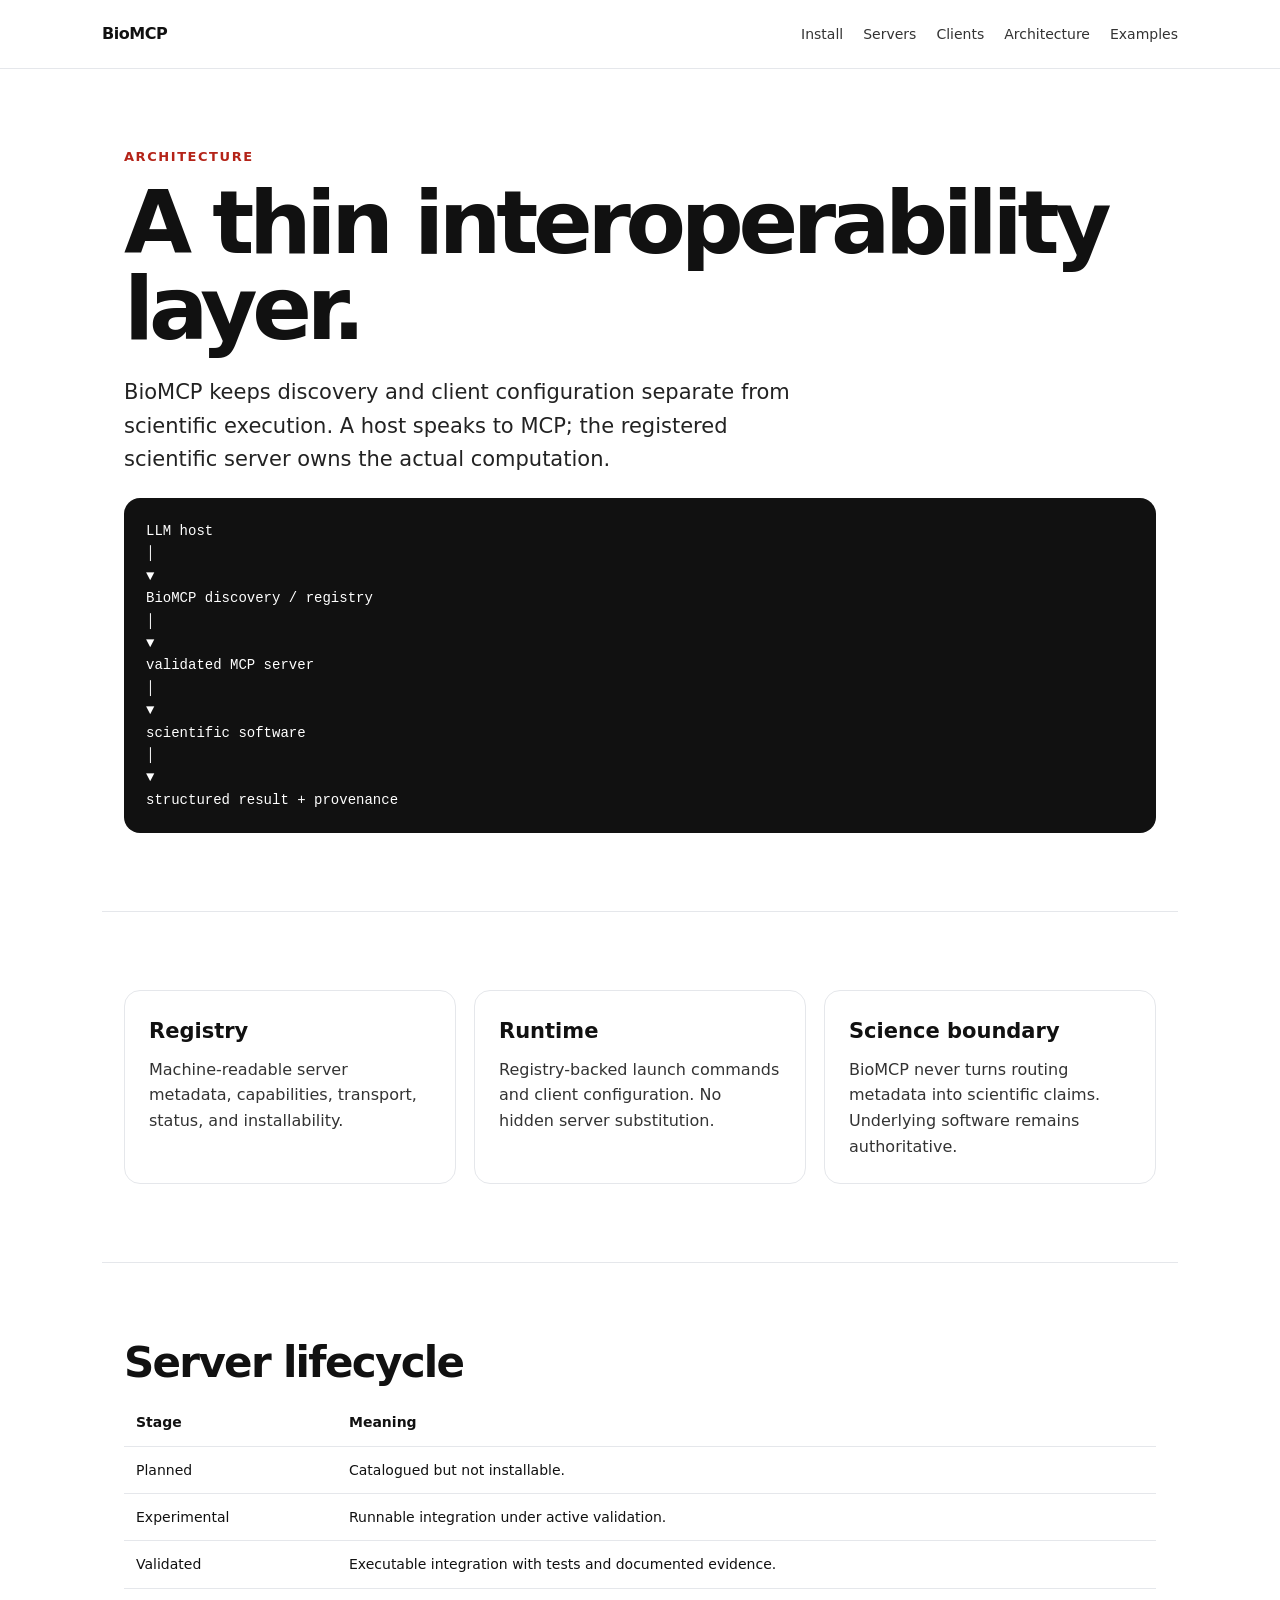
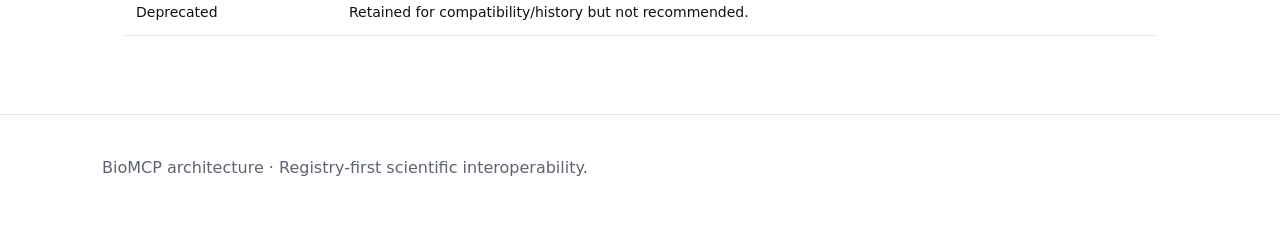
==== docs/architecture.html @ 45e78ea9 "Create BioMCP architecture documentation" ====
<!doctype html><html lang="en"><head><meta charset="utf-8"><meta name="viewport" content="width=device-width,initial-scale=1"><title>Architecture — BioMCP</title><link rel="stylesheet" href="assets/site.css"></head><body><header><nav class="nav"><a class="brand" href="index.html">BioMCP</a><div class="navlinks"><a href="install.html">Install</a><a href="servers.html">Servers</a><a href="clients.html">Clients</a><a href="architecture.html">Architecture</a><a href="examples.html">Examples</a></div></nav></header><main class="wrap"><section class="section" style="border-top:0"><div class="eyebrow">Architecture</div><h1>A thin interoperability layer.</h1><p class="lead">BioMCP keeps discovery and client configuration separate from scientific execution. A host speaks to MCP; the registered scientific server owns the actual computation.</p><div class="code">LLM host<br>│<br>▼<br>BioMCP discovery / registry<br>│<br>▼<br>validated MCP server<br>│<br>▼<br>scientific software<br>│<br>▼<br>structured result + provenance</div></section><section class="section"><div class="grid3"><div class="card"><h3>Registry</h3><p>Machine-readable server metadata, capabilities, transport, status, and installability.</p></div><div class="card"><h3>Runtime</h3><p>Registry-backed launch commands and client configuration. No hidden server substitution.</p></div><div class="card"><h3>Science boundary</h3><p>BioMCP never turns routing metadata into scientific claims. Underlying software remains authoritative.</p></div></div></section><section class="section"><h2>Server lifecycle</h2><table><tr><th>Stage</th><th>Meaning</th></tr><tr><td>Planned</td><td>Catalogued but not installable.</td></tr><tr><td>Experimental</td><td>Runnable integration under active validation.</td></tr><tr><td>Validated</td><td>Executable integration with tests and documented evidence.</td></tr><tr><td>Deprecated</td><td>Retained for compatibility/history but not recommended.</td></tr></table></section></main><footer><div class="wrap">BioMCP architecture · Registry-first scientific interoperability.</div></footer></body></html>
---- docs/assets/site.css ----
:root{--ink:#111;--muted:#5d6470;--line:#e5e7eb;--paper:#fff;--panel:#f7f8fa;--accent:#b42318;--max:1120px}*{box-sizing:border-box}html{scroll-behavior:smooth}body{margin:0;background:var(--paper);color:var(--ink);font:16px/1.6 Inter,ui-sans-serif,system-ui,-apple-system,Segoe UI,sans-serif}a{color:inherit}header{border-bottom:1px solid var(--line);position:sticky;top:0;background:rgba(255,255,255,.96);backdrop-filter:blur(10px);z-index:5}.nav{max-width:var(--max);margin:auto;height:68px;display:flex;align-items:center;justify-content:space-between;padding:0 22px}.brand{font-weight:800;letter-spacing:-.03em;text-decoration:none}.navlinks{display:flex;gap:20px;font-size:14px;color:#333}.navlinks a{text-decoration:none}.wrap{max-width:var(--max);margin:auto;padding:0 22px}.hero{padding:90px 22px 70px;display:grid;grid-template-columns:1.15fr .85fr;gap:56px;align-items:center}.eyebrow{font-size:13px;text-transform:uppercase;letter-spacing:.12em;font-weight:700;color:var(--accent)}h1{font-size:clamp(50px,7vw,88px);line-height:.98;letter-spacing:-.06em;margin:12px 0 24px}h2{font-size:42px;letter-spacing:-.04em;line-height:1.05;margin:0 0 14px}h3{font-size:21px;margin:0 0 8px}.lead{font-size:21px;color:#222;max-width:680px}.actions{display:flex;gap:12px;flex-wrap:wrap;margin-top:28px}.btn{display:inline-flex;align-items:center;justify-content:center;padding:12px 18px;border-radius:10px;text-decoration:none;font-weight:700;border:1px solid #111}.btn.primary{background:#111;color:#fff}.btn.secondary{background:#fff}.hero-card{background:var(--panel);border:1px solid var(--line);border-radius:20px;padding:28px;min-height:320px;display:flex;align-items:center}.flow{width:100%;display:grid;gap:10px}.flow div{padding:18px;border:1px solid var(--line);background:#fff;border-radius:12px;font-weight:700}.flow span{display:block;color:var(--muted);font-size:13px;font-weight:500}.section{padding:78px 22px;border-top:1px solid var(--line)}.grid3{display:grid;grid-template-columns:repeat(3,1fr);gap:18px}.card{border:1px solid var(--line);border-radius:16px;padding:24px;background:#fff}.card p{margin:0;color:#333}.code{background:#111;color:#fff;border-radius:16px;padding:22px;overflow:auto;font:14px/1.6 ui-monospace,SFMono-Regular,Menlo,monospace}.split{display:grid;grid-template-columns:1fr 1fr;gap:22px;align-items:start}table{width:100%;border-collapse:collapse;font-size:14px}th,td{padding:12px;border-bottom:1px solid var(--line);text-align:left;vertical-align:top}th{font-weight:700}.note{border-left:3px solid var(--accent);padding:10px 14px;background:var(--panel)}footer{border-top:1px solid var(--line);padding:40px 22px 60px;color:var(--muted)}@media(max-width:820px){.hero,.split{grid-template-columns:1fr}.grid3{grid-template-columns:1fr}.navlinks{display:none}h1{font-size:54px}}
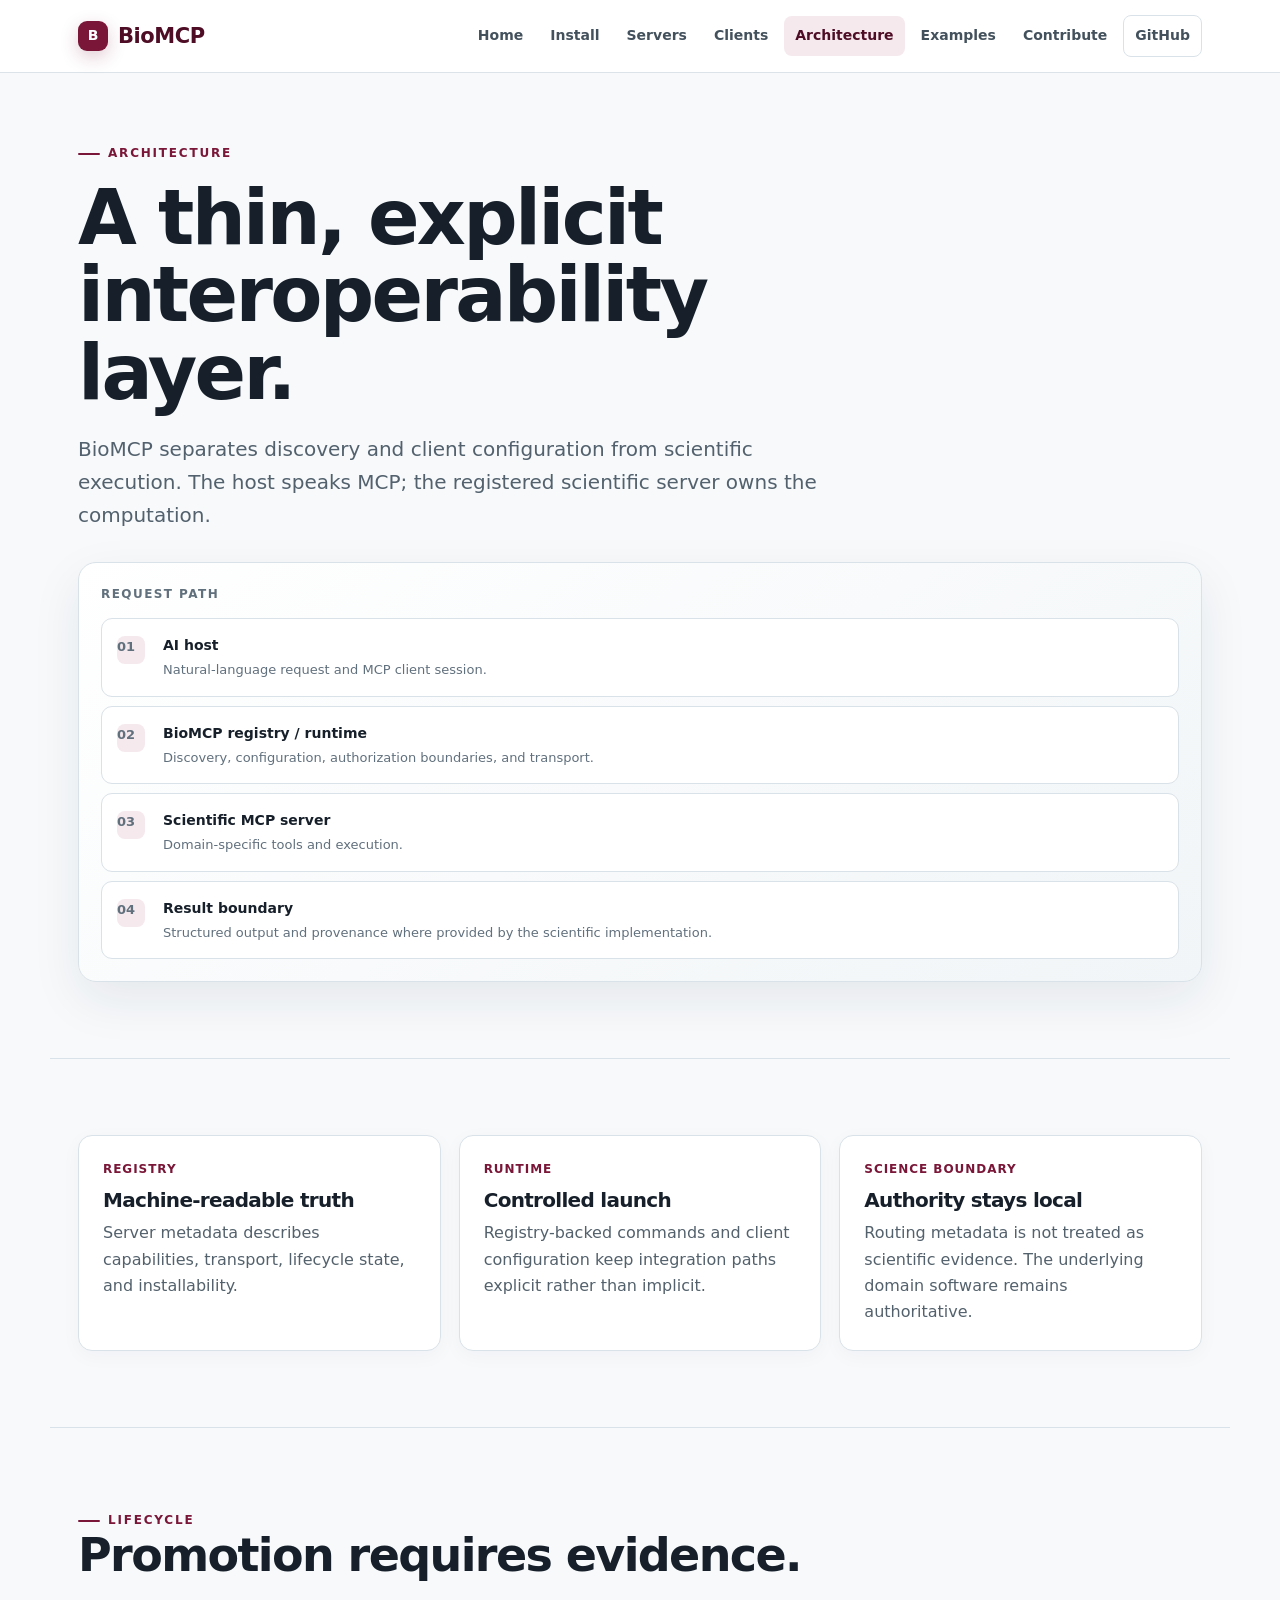
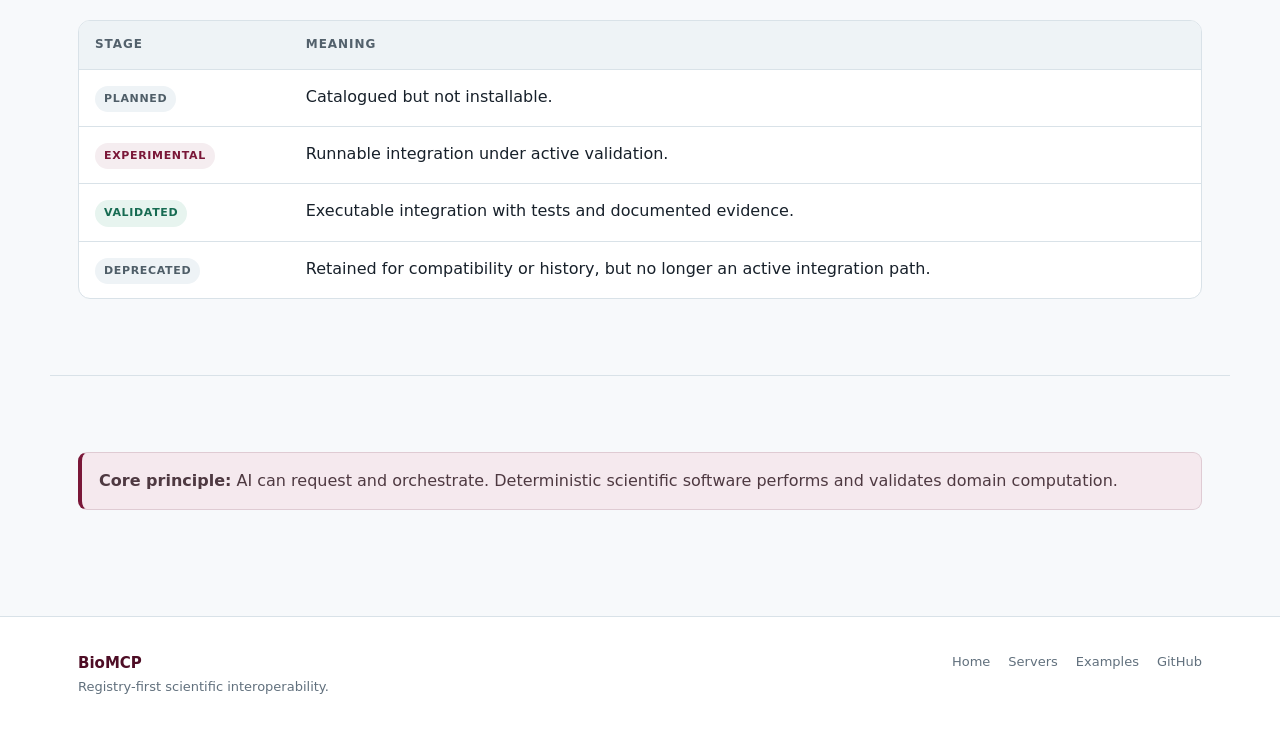
==== commit 85d4dc88: "Refresh BioMCP architecture page" ====
--- a/docs/architecture.html
+++ b/docs/architecture.html
@@ -1 +1,8 @@
-<!doctype html><html lang="en"><head><meta charset="utf-8"><meta name="viewport" content="width=device-width,initial-scale=1"><title>Architecture — BioMCP</title><link rel="stylesheet" href="assets/site.css"></head><body><header><nav class="nav"><a class="brand" href="index.html">BioMCP</a><div class="navlinks"><a href="install.html">Install</a><a href="servers.html">Servers</a><a href="clients.html">Clients</a><a href="architecture.html">Architecture</a><a href="examples.html">Examples</a></div></nav></header><main class="wrap"><section class="section" style="border-top:0"><div class="eyebrow">Architecture</div><h1>A thin interoperability layer.</h1><p class="lead">BioMCP keeps discovery and client configuration separate from scientific execution. A host speaks to MCP; the registered scientific server owns the actual computation.</p><div class="code">LLM host<br>│<br>▼<br>BioMCP discovery / registry<br>│<br>▼<br>validated MCP server<br>│<br>▼<br>scientific software<br>│<br>▼<br>structured result + provenance</div></section><section class="section"><div class="grid3"><div class="card"><h3>Registry</h3><p>Machine-readable server metadata, capabilities, transport, status, and installability.</p></div><div class="card"><h3>Runtime</h3><p>Registry-backed launch commands and client configuration. No hidden server substitution.</p></div><div class="card"><h3>Science boundary</h3><p>BioMCP never turns routing metadata into scientific claims. Underlying software remains authoritative.</p></div></div></section><section class="section"><h2>Server lifecycle</h2><table><tr><th>Stage</th><th>Meaning</th></tr><tr><td>Planned</td><td>Catalogued but not installable.</td></tr><tr><td>Experimental</td><td>Runnable integration under active validation.</td></tr><tr><td>Validated</td><td>Executable integration with tests and documented evidence.</td></tr><tr><td>Deprecated</td><td>Retained for compatibility/history but not recommended.</td></tr></table></section></main><footer><div class="wrap">BioMCP architecture · Registry-first scientific interoperability.</div></footer></body></html>+<!doctype html>
+<html lang="en"><head><meta charset="utf-8"><meta name="viewport" content="width=device-width,initial-scale=1"><meta name="description" content="BioMCP architecture and scientific boundary."><title>Architecture — BioMCP</title><link rel="stylesheet" href="assets/site.css"></head>
+<body><header class="site-header"><nav class="nav wrap"><a class="brand" href="index.html"><span class="brand-mark">B</span>BioMCP</a><div class="navlinks"><a href="index.html">Home</a><a href="install.html">Install</a><a href="servers.html">Servers</a><a href="clients.html">Clients</a><a aria-current="page" href="architecture.html">Architecture</a><a href="examples.html">Examples</a><a href="contributing.html">Contribute</a><a class="nav-github" href="https://github.com/BurhanAbdullah/BioMCP">GitHub</a></div></nav></header>
+<main><section class="section wrap" style="border-top:0;padding-top:64px"><div class="eyebrow">Architecture</div><h1>A thin, explicit interoperability layer.</h1><p class="lead">BioMCP separates discovery and client configuration from scientific execution. The host speaks MCP; the registered scientific server owns the computation.</p><div class="hero-panel" style="margin-top:30px"><div class="panel-label">Request path</div><div class="flow"><div class="flow-step"><span class="flow-num">01</span><div><strong>AI host</strong><span>Natural-language request and MCP client session.</span></div></div><div class="flow-step"><span class="flow-num">02</span><div><strong>BioMCP registry / runtime</strong><span>Discovery, configuration, authorization boundaries, and transport.</span></div></div><div class="flow-step"><span class="flow-num">03</span><div><strong>Scientific MCP server</strong><span>Domain-specific tools and execution.</span></div></div><div class="flow-step"><span class="flow-num">04</span><div><strong>Result boundary</strong><span>Structured output and provenance where provided by the scientific implementation.</span></div></div></div></div></section>
+<section class="section wrap"><div class="grid3"><article class="card"><div class="meta">Registry</div><h3>Machine-readable truth</h3><p>Server metadata describes capabilities, transport, lifecycle state, and installability.</p></article><article class="card"><div class="meta">Runtime</div><h3>Controlled launch</h3><p>Registry-backed commands and client configuration keep integration paths explicit rather than implicit.</p></article><article class="card"><div class="meta">Science boundary</div><h3>Authority stays local</h3><p>Routing metadata is not treated as scientific evidence. The underlying domain software remains authoritative.</p></article></div></section>
+<section class="section wrap"><div class="section-head"><div><div class="eyebrow">Lifecycle</div><h2>Promotion requires evidence.</h2></div></div><table><thead><tr><th>Stage</th><th>Meaning</th></tr></thead><tbody><tr><td><span class="badge">Planned</span></td><td>Catalogued but not installable.</td></tr><tr><td><span class="badge experimental">Experimental</span></td><td>Runnable integration under active validation.</td></tr><tr><td><span class="badge validated">Validated</span></td><td>Executable integration with tests and documented evidence.</td></tr><tr><td><span class="badge">Deprecated</span></td><td>Retained for compatibility or history, but no longer an active integration path.</td></tr></tbody></table></section>
+<section class="section wrap"><div class="note"><strong>Core principle:</strong> AI can request and orchestrate. Deterministic scientific software performs and validates domain computation.</div></section></main>
+<footer><div class="wrap footer-grid"><div><div class="footer-brand">BioMCP</div><div>Registry-first scientific interoperability.</div></div><div class="footer-links"><a href="index.html">Home</a><a href="servers.html">Servers</a><a href="examples.html">Examples</a><a href="https://github.com/BurhanAbdullah/BioMCP">GitHub</a></div></div></footer></body></html>
--- a/docs/assets/site.css
+++ b/docs/assets/site.css
@@ -1 +1 @@
-:root{--ink:#111;--muted:#5d6470;--line:#e5e7eb;--paper:#fff;--panel:#f7f8fa;--accent:#b42318;--max:1120px}*{box-sizing:border-box}html{scroll-behavior:smooth}body{margin:0;background:var(--paper);color:var(--ink);font:16px/1.6 Inter,ui-sans-serif,system-ui,-apple-system,Segoe UI,sans-serif}a{color:inherit}header{border-bottom:1px solid var(--line);position:sticky;top:0;background:rgba(255,255,255,.96);backdrop-filter:blur(10px);z-index:5}.nav{max-width:var(--max);margin:auto;height:68px;display:flex;align-items:center;justify-content:space-between;padding:0 22px}.brand{font-weight:800;letter-spacing:-.03em;text-decoration:none}.navlinks{display:flex;gap:20px;font-size:14px;color:#333}.navlinks a{text-decoration:none}.wrap{max-width:var(--max);margin:auto;padding:0 22px}.hero{padding:90px 22px 70px;display:grid;grid-template-columns:1.15fr .85fr;gap:56px;align-items:center}.eyebrow{font-size:13px;text-transform:uppercase;letter-spacing:.12em;font-weight:700;color:var(--accent)}h1{font-size:clamp(50px,7vw,88px);line-height:.98;letter-spacing:-.06em;margin:12px 0 24px}h2{font-size:42px;letter-spacing:-.04em;line-height:1.05;margin:0 0 14px}h3{font-size:21px;margin:0 0 8px}.lead{font-size:21px;color:#222;max-width:680px}.actions{display:flex;gap:12px;flex-wrap:wrap;margin-top:28px}.btn{display:inline-flex;align-items:center;justify-content:center;padding:12px 18px;border-radius:10px;text-decoration:none;font-weight:700;border:1px solid #111}.btn.primary{background:#111;color:#fff}.btn.secondary{background:#fff}.hero-card{background:var(--panel);border:1px solid var(--line);border-radius:20px;padding:28px;min-height:320px;display:flex;align-items:center}.flow{width:100%;display:grid;gap:10px}.flow div{padding:18px;border:1px solid var(--line);background:#fff;border-radius:12px;font-weight:700}.flow span{display:block;color:var(--muted);font-size:13px;font-weight:500}.section{padding:78px 22px;border-top:1px solid var(--line)}.grid3{display:grid;grid-template-columns:repeat(3,1fr);gap:18px}.card{border:1px solid var(--line);border-radius:16px;padding:24px;background:#fff}.card p{margin:0;color:#333}.code{background:#111;color:#fff;border-radius:16px;padding:22px;overflow:auto;font:14px/1.6 ui-monospace,SFMono-Regular,Menlo,monospace}.split{display:grid;grid-template-columns:1fr 1fr;gap:22px;align-items:start}table{width:100%;border-collapse:collapse;font-size:14px}th,td{padding:12px;border-bottom:1px solid var(--line);text-align:left;vertical-align:top}th{font-weight:700}.note{border-left:3px solid var(--accent);padding:10px 14px;background:var(--panel)}footer{border-top:1px solid var(--line);padding:40px 22px 60px;color:var(--muted)}@media(max-width:820px){.hero,.split{grid-template-columns:1fr}.grid3{grid-template-columns:1fr}.navlinks{display:none}h1{font-size:54px}}
+:root{--ink:#17202a;--muted:#61707d;--paper:#f7f9fb;--surface:#fff;--surface-2:#eef3f6;--line:#d9e2e8;--accent:#7a1738;--accent-dark:#4e0d25;--accent-soft:#f5e9ee;--green:#176b52;--green-soft:#e7f4ef;--max:1180px;--shadow:0 18px 50px rgba(25,38,50,.08)}*{box-sizing:border-box}html{scroll-behavior:smooth}body{margin:0;background:var(--paper);color:var(--ink);font-family:Inter,ui-sans-serif,system-ui,-apple-system,BlinkMacSystemFont,"Segoe UI",sans-serif;font-size:16px;line-height:1.65}a{color:inherit}.wrap{width:min(var(--max),100%);margin:0 auto;padding:0 28px}.site-header{position:sticky;top:0;z-index:20;background:rgba(255,255,255,.94);backdrop-filter:blur(14px);border-bottom:1px solid rgba(217,226,232,.9)}.nav{min-height:72px;display:flex;align-items:center;justify-content:space-between;gap:24px}.brand{display:inline-flex;align-items:center;gap:10px;text-decoration:none;color:var(--accent-dark);font-size:21px;font-weight:800;letter-spacing:-.02em}.brand-mark{width:30px;height:30px;border-radius:9px;background:var(--accent);color:#fff;display:grid;place-items:center;font-size:14px;box-shadow:0 6px 18px rgba(122,23,56,.22)}.navlinks{display:flex;align-items:center;gap:5px;flex-wrap:wrap}.navlinks a{padding:8px 11px;border-radius:8px;text-decoration:none;color:#43515d;font-size:14px;font-weight:650}.navlinks a:hover,.navlinks a[aria-current=page]{background:var(--accent-soft);color:var(--accent-dark)}.nav-github{border:1px solid var(--line)}main{min-height:70vh}.hero{padding:86px 28px 78px;display:grid;grid-template-columns:minmax(0,1.08fr) minmax(340px,.92fr);gap:64px;align-items:center}.eyebrow{display:inline-flex;align-items:center;gap:8px;color:var(--accent);font-size:12px;text-transform:uppercase;letter-spacing:.15em;font-weight:800}.eyebrow:before{content:"";width:22px;height:2px;background:currentColor;border-radius:2px}h1,h2,h3{font-family:Inter,ui-sans-serif,system-ui,sans-serif;color:var(--ink);letter-spacing:-.035em}h1{font-size:clamp(44px,6vw,76px);line-height:1.02;margin:15px 0 22px;max-width:850px}h2{font-size:clamp(30px,4vw,46px);line-height:1.08;margin:0 0 14px}h3{font-size:20px;line-height:1.2;margin:0 0 8px}.lead{font-size:20px;line-height:1.65;color:#52616d;max-width:760px}.actions{display:flex;gap:11px;flex-wrap:wrap;margin-top:28px}.btn{display:inline-flex;align-items:center;justify-content:center;min-height:44px;padding:0 18px;border-radius:9px;text-decoration:none;font-weight:750;font-size:14px;border:1px solid var(--line)}.btn.primary{background:var(--accent);border-color:var(--accent);color:#fff;box-shadow:0 8px 22px rgba(122,23,56,.18)}.btn.primary:hover{background:var(--accent-dark)}.btn.secondary{background:#fff;color:var(--accent-dark)}.btn.secondary:hover{border-color:#c9b3bc;background:var(--accent-soft)}.hero-panel{background:linear-gradient(145deg,#fff,#f1f5f7);border:1px solid var(--line);border-radius:18px;padding:22px;box-shadow:var(--shadow)}.panel-label{font-size:12px;text-transform:uppercase;letter-spacing:.12em;font-weight:800;color:var(--muted);margin-bottom:13px}.flow{display:grid;gap:9px}.flow-step{display:grid;grid-template-columns:34px 1fr;gap:12px;align-items:start;padding:15px;border:1px solid var(--line);background:#fff;border-radius:11px}.flow-num{width:28px;height:28px;border-radius:8px;background:var(--accent-soft);color:var(--accent-dark);display:grid;place-items:center;font-size:12px;font-weight:800}.flow-step strong{display:block;font-size:14px}.flow-step span{display:block;color:var(--muted);font-size:13px;margin-top:2px}.section{padding:76px 28px;border-top:1px solid var(--line)}.section-tight{padding-top:44px;padding-bottom:44px}.section-head{display:flex;justify-content:space-between;gap:30px;align-items:end;margin-bottom:26px}.section-head p{margin:0;color:var(--muted);max-width:560px}.grid3{display:grid;grid-template-columns:repeat(3,minmax(0,1fr));gap:18px}.grid2{display:grid;grid-template-columns:repeat(2,minmax(0,1fr));gap:18px}.card{border:1px solid var(--line);border-radius:14px;padding:24px;background:var(--surface);box-shadow:0 5px 20px rgba(25,38,50,.035)}.card p{margin:7px 0 0;color:#53616c}.card .meta{font-size:12px;text-transform:uppercase;letter-spacing:.08em;font-weight:800;color:var(--accent);margin-bottom:8px}.stat{font-size:34px;font-weight:800;letter-spacing:-.04em;color:var(--accent-dark)}.code{background:#17212b;color:#edf4f8;border-radius:12px;padding:18px 20px;overflow:auto;font:13px/1.75 ui-monospace,SFMono-Regular,Menlo,Consolas,"Liberation Mono",monospace;border:1px solid #273744}.code-inline{font-family:ui-monospace,SFMono-Regular,Menlo,Consolas,monospace;font-size:.9em;background:var(--surface-2);border:1px solid var(--line);padding:2px 6px;border-radius:5px}.split{display:grid;grid-template-columns:1fr 1fr;gap:22px;align-items:start}.boundary{display:grid;grid-template-columns:1fr 44px 1fr;gap:14px;align-items:stretch}.boundary-arrow{display:grid;place-items:center;color:var(--accent);font-size:24px;font-weight:800}.note{border:1px solid #dfcbd3;border-left:4px solid var(--accent);padding:15px 17px;background:var(--accent-soft);border-radius:9px;color:#4e3941}.success{border-color:#c9e5da;background:var(--green-soft);border-left-color:var(--green)}table{width:100%;border-collapse:separate;border-spacing:0;overflow:hidden;border:1px solid var(--line);border-radius:12px;background:#fff}th,td{padding:14px 16px;border-bottom:1px solid var(--line);text-align:left;vertical-align:top}th{font-size:12px;text-transform:uppercase;letter-spacing:.08em;color:#53616c;background:var(--surface-2)}tr:last-child td{border-bottom:0}.badge{display:inline-flex;padding:4px 9px;border-radius:999px;background:var(--surface-2);font-size:11px;font-weight:800;text-transform:uppercase;letter-spacing:.06em;color:#4f5e68}.badge.experimental{background:#f5edf0;color:var(--accent)}.badge.validated{background:var(--green-soft);color:var(--green)}footer{margin-top:30px;border-top:1px solid var(--line);background:#fff;padding:34px 0 48px;color:var(--muted);font-size:13px}.footer-grid{display:flex;justify-content:space-between;gap:24px;align-items:flex-start}.footer-brand{color:var(--accent-dark);font-weight:800;font-size:15px}.footer-links{display:flex;gap:18px;flex-wrap:wrap}.footer-links a{text-decoration:none}.footer-links a:hover{color:var(--accent)}.prose{max-width:820px}.prose p{color:#53616c}.list{display:grid;gap:10px;padding:0;margin:0;list-style:none}.list li{padding:12px 14px;border:1px solid var(--line);border-radius:9px;background:#fff}.kicker{color:var(--muted);font-size:14px}@media(max-width:900px){.hero{grid-template-columns:1fr;gap:36px;padding-top:62px}.grid3{grid-template-columns:1fr}.grid2,.split{grid-template-columns:1fr}.boundary{grid-template-columns:1fr}.boundary-arrow{transform:rotate(90deg);height:20px}.section-head{display:block}.section-head p{margin-top:10px}.nav{align-items:flex-start;padding-top:14px;padding-bottom:14px}.navlinks{justify-content:flex-end}.navlinks a{padding:7px 8px}.nav-github{display:none}}@media(max-width:600px){.wrap{padding-left:18px;padding-right:18px}.hero,.section{padding-left:18px;padding-right:18px}h1{font-size:45px}.lead{font-size:18px}.nav{gap:10px}.brand{font-size:19px}.navlinks{gap:2px}.navlinks a{font-size:12px}.footer-grid{display:block}.footer-links{margin-top:16px}}
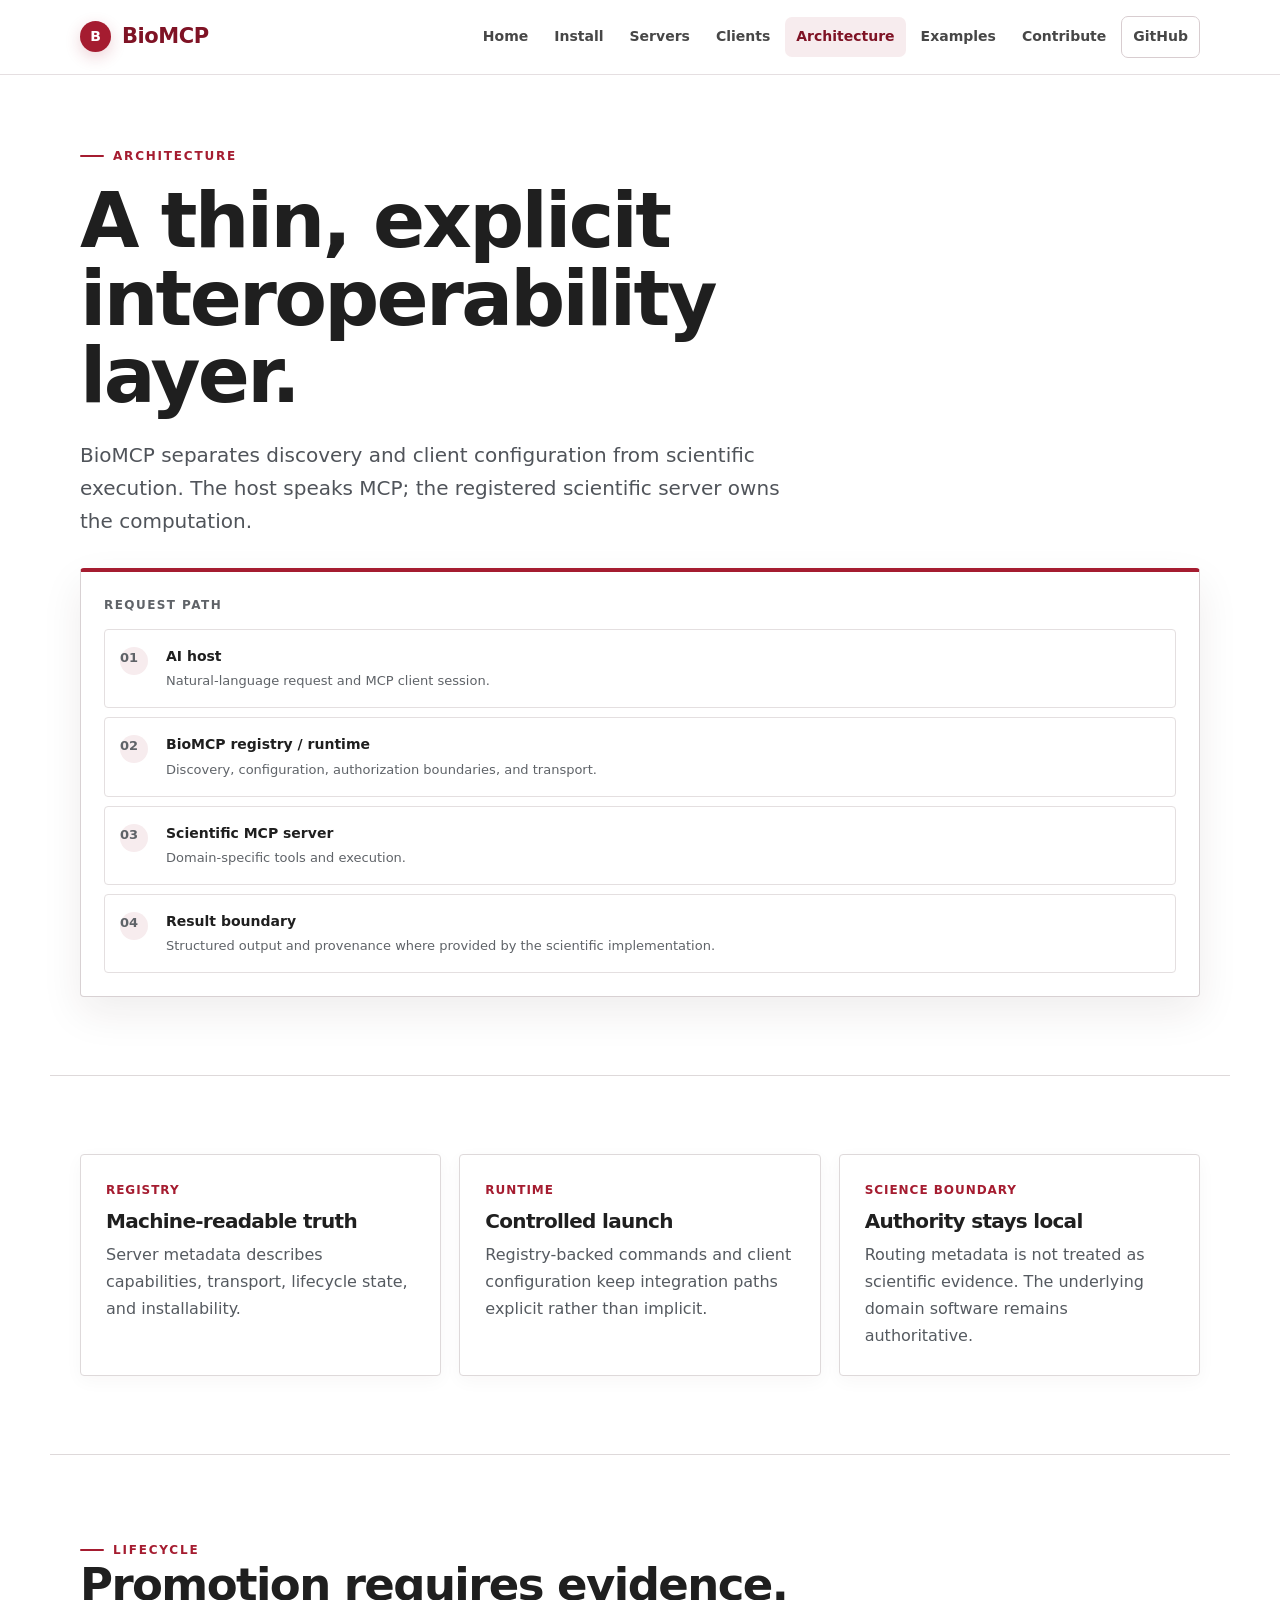
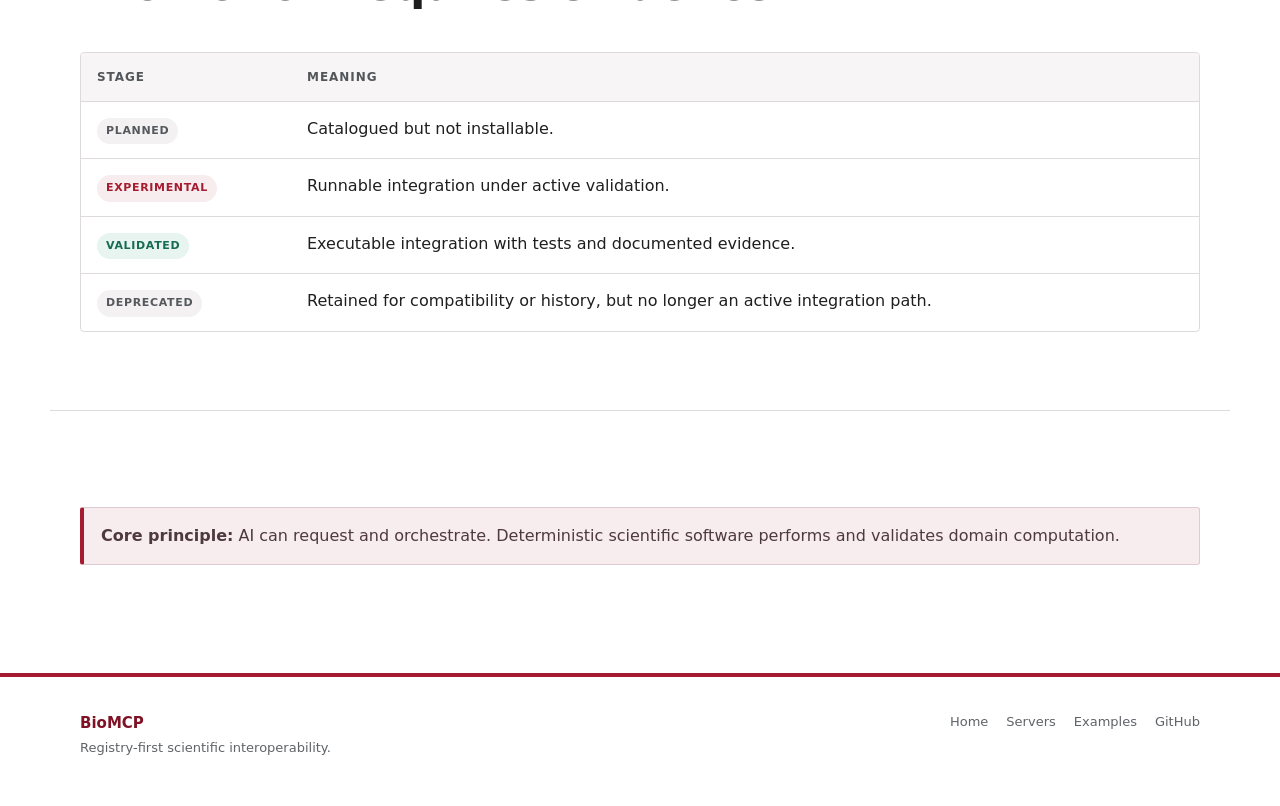
==== commit f7b76a08: "Add architecture page interaction layer" ====
--- a/docs/architecture.html
+++ b/docs/architecture.html
@@ -1,8 +1,8 @@
 <!doctype html>
-<html lang="en"><head><meta charset="utf-8"><meta name="viewport" content="width=device-width,initial-scale=1"><meta name="description" content="BioMCP architecture and scientific boundary."><title>Architecture — BioMCP</title><link rel="stylesheet" href="assets/site.css"></head>
+<html lang="en"><head><meta charset="utf-8"><meta name="viewport" content="width=device-width,initial-scale=1"><meta name="description" content="BioMCP architecture and scientific boundary."><title>Architecture — BioMCP</title><link rel="stylesheet" href="assets/site.css"><script src="assets/site.js" defer></script></head>
 <body><header class="site-header"><nav class="nav wrap"><a class="brand" href="index.html"><span class="brand-mark">B</span>BioMCP</a><div class="navlinks"><a href="index.html">Home</a><a href="install.html">Install</a><a href="servers.html">Servers</a><a href="clients.html">Clients</a><a aria-current="page" href="architecture.html">Architecture</a><a href="examples.html">Examples</a><a href="contributing.html">Contribute</a><a class="nav-github" href="https://github.com/BurhanAbdullah/BioMCP">GitHub</a></div></nav></header>
-<main><section class="section wrap" style="border-top:0;padding-top:64px"><div class="eyebrow">Architecture</div><h1>A thin, explicit interoperability layer.</h1><p class="lead">BioMCP separates discovery and client configuration from scientific execution. The host speaks MCP; the registered scientific server owns the computation.</p><div class="hero-panel" style="margin-top:30px"><div class="panel-label">Request path</div><div class="flow"><div class="flow-step"><span class="flow-num">01</span><div><strong>AI host</strong><span>Natural-language request and MCP client session.</span></div></div><div class="flow-step"><span class="flow-num">02</span><div><strong>BioMCP registry / runtime</strong><span>Discovery, configuration, authorization boundaries, and transport.</span></div></div><div class="flow-step"><span class="flow-num">03</span><div><strong>Scientific MCP server</strong><span>Domain-specific tools and execution.</span></div></div><div class="flow-step"><span class="flow-num">04</span><div><strong>Result boundary</strong><span>Structured output and provenance where provided by the scientific implementation.</span></div></div></div></div></section>
-<section class="section wrap"><div class="grid3"><article class="card"><div class="meta">Registry</div><h3>Machine-readable truth</h3><p>Server metadata describes capabilities, transport, lifecycle state, and installability.</p></article><article class="card"><div class="meta">Runtime</div><h3>Controlled launch</h3><p>Registry-backed commands and client configuration keep integration paths explicit rather than implicit.</p></article><article class="card"><div class="meta">Science boundary</div><h3>Authority stays local</h3><p>Routing metadata is not treated as scientific evidence. The underlying domain software remains authoritative.</p></article></div></section>
-<section class="section wrap"><div class="section-head"><div><div class="eyebrow">Lifecycle</div><h2>Promotion requires evidence.</h2></div></div><table><thead><tr><th>Stage</th><th>Meaning</th></tr></thead><tbody><tr><td><span class="badge">Planned</span></td><td>Catalogued but not installable.</td></tr><tr><td><span class="badge experimental">Experimental</span></td><td>Runnable integration under active validation.</td></tr><tr><td><span class="badge validated">Validated</span></td><td>Executable integration with tests and documented evidence.</td></tr><tr><td><span class="badge">Deprecated</span></td><td>Retained for compatibility or history, but no longer an active integration path.</td></tr></tbody></table></section>
-<section class="section wrap"><div class="note"><strong>Core principle:</strong> AI can request and orchestrate. Deterministic scientific software performs and validates domain computation.</div></section></main>
+<main><section class="section wrap reveal" style="border-top:0;padding-top:64px"><div class="eyebrow">Architecture</div><h1>A thin, explicit interoperability layer.</h1><p class="lead">BioMCP separates discovery and client configuration from scientific execution. The host speaks MCP; the registered scientific server owns the computation.</p><div class="hero-panel reveal" style="margin-top:30px"><div class="panel-label">Request path</div><div class="flow"><div class="flow-step"><span class="flow-num">01</span><div><strong>AI host</strong><span>Natural-language request and MCP client session.</span></div></div><div class="flow-step"><span class="flow-num">02</span><div><strong>BioMCP registry / runtime</strong><span>Discovery, configuration, authorization boundaries, and transport.</span></div></div><div class="flow-step"><span class="flow-num">03</span><div><strong>Scientific MCP server</strong><span>Domain-specific tools and execution.</span></div></div><div class="flow-step"><span class="flow-num">04</span><div><strong>Result boundary</strong><span>Structured output and provenance where provided by the scientific implementation.</span></div></div></div></div></section>
+<section class="section wrap"><div class="grid3"><article class="card reveal"><div class="meta">Registry</div><h3>Machine-readable truth</h3><p>Server metadata describes capabilities, transport, lifecycle state, and installability.</p></article><article class="card reveal"><div class="meta">Runtime</div><h3>Controlled launch</h3><p>Registry-backed commands and client configuration keep integration paths explicit rather than implicit.</p></article><article class="card reveal"><div class="meta">Science boundary</div><h3>Authority stays local</h3><p>Routing metadata is not treated as scientific evidence. The underlying domain software remains authoritative.</p></article></div></section>
+<section class="section wrap reveal"><div class="section-head"><div><div class="eyebrow">Lifecycle</div><h2>Promotion requires evidence.</h2></div></div><table><thead><tr><th>Stage</th><th>Meaning</th></tr></thead><tbody><tr><td><span class="badge">Planned</span></td><td>Catalogued but not installable.</td></tr><tr><td><span class="badge experimental">Experimental</span></td><td>Runnable integration under active validation.</td></tr><tr><td><span class="badge validated">Validated</span></td><td>Executable integration with tests and documented evidence.</td></tr><tr><td><span class="badge">Deprecated</span></td><td>Retained for compatibility or history, but no longer an active integration path.</td></tr></tbody></table></section>
+<section class="section wrap reveal"><div class="note"><strong>Core principle:</strong> AI can request and orchestrate. Deterministic scientific software performs and validates domain computation.</div></section></main>
 <footer><div class="wrap footer-grid"><div><div class="footer-brand">BioMCP</div><div>Registry-first scientific interoperability.</div></div><div class="footer-links"><a href="index.html">Home</a><a href="servers.html">Servers</a><a href="examples.html">Examples</a><a href="https://github.com/BurhanAbdullah/BioMCP">GitHub</a></div></div></footer></body></html>
--- a/docs/assets/site.css
+++ b/docs/assets/site.css
@@ -1 +1 @@
-:root{--ink:#17202a;--muted:#61707d;--paper:#f7f9fb;--surface:#fff;--surface-2:#eef3f6;--line:#d9e2e8;--accent:#7a1738;--accent-dark:#4e0d25;--accent-soft:#f5e9ee;--green:#176b52;--green-soft:#e7f4ef;--max:1180px;--shadow:0 18px 50px rgba(25,38,50,.08)}*{box-sizing:border-box}html{scroll-behavior:smooth}body{margin:0;background:var(--paper);color:var(--ink);font-family:Inter,ui-sans-serif,system-ui,-apple-system,BlinkMacSystemFont,"Segoe UI",sans-serif;font-size:16px;line-height:1.65}a{color:inherit}.wrap{width:min(var(--max),100%);margin:0 auto;padding:0 28px}.site-header{position:sticky;top:0;z-index:20;background:rgba(255,255,255,.94);backdrop-filter:blur(14px);border-bottom:1px solid rgba(217,226,232,.9)}.nav{min-height:72px;display:flex;align-items:center;justify-content:space-between;gap:24px}.brand{display:inline-flex;align-items:center;gap:10px;text-decoration:none;color:var(--accent-dark);font-size:21px;font-weight:800;letter-spacing:-.02em}.brand-mark{width:30px;height:30px;border-radius:9px;background:var(--accent);color:#fff;display:grid;place-items:center;font-size:14px;box-shadow:0 6px 18px rgba(122,23,56,.22)}.navlinks{display:flex;align-items:center;gap:5px;flex-wrap:wrap}.navlinks a{padding:8px 11px;border-radius:8px;text-decoration:none;color:#43515d;font-size:14px;font-weight:650}.navlinks a:hover,.navlinks a[aria-current=page]{background:var(--accent-soft);color:var(--accent-dark)}.nav-github{border:1px solid var(--line)}main{min-height:70vh}.hero{padding:86px 28px 78px;display:grid;grid-template-columns:minmax(0,1.08fr) minmax(340px,.92fr);gap:64px;align-items:center}.eyebrow{display:inline-flex;align-items:center;gap:8px;color:var(--accent);font-size:12px;text-transform:uppercase;letter-spacing:.15em;font-weight:800}.eyebrow:before{content:"";width:22px;height:2px;background:currentColor;border-radius:2px}h1,h2,h3{font-family:Inter,ui-sans-serif,system-ui,sans-serif;color:var(--ink);letter-spacing:-.035em}h1{font-size:clamp(44px,6vw,76px);line-height:1.02;margin:15px 0 22px;max-width:850px}h2{font-size:clamp(30px,4vw,46px);line-height:1.08;margin:0 0 14px}h3{font-size:20px;line-height:1.2;margin:0 0 8px}.lead{font-size:20px;line-height:1.65;color:#52616d;max-width:760px}.actions{display:flex;gap:11px;flex-wrap:wrap;margin-top:28px}.btn{display:inline-flex;align-items:center;justify-content:center;min-height:44px;padding:0 18px;border-radius:9px;text-decoration:none;font-weight:750;font-size:14px;border:1px solid var(--line)}.btn.primary{background:var(--accent);border-color:var(--accent);color:#fff;box-shadow:0 8px 22px rgba(122,23,56,.18)}.btn.primary:hover{background:var(--accent-dark)}.btn.secondary{background:#fff;color:var(--accent-dark)}.btn.secondary:hover{border-color:#c9b3bc;background:var(--accent-soft)}.hero-panel{background:linear-gradient(145deg,#fff,#f1f5f7);border:1px solid var(--line);border-radius:18px;padding:22px;box-shadow:var(--shadow)}.panel-label{font-size:12px;text-transform:uppercase;letter-spacing:.12em;font-weight:800;color:var(--muted);margin-bottom:13px}.flow{display:grid;gap:9px}.flow-step{display:grid;grid-template-columns:34px 1fr;gap:12px;align-items:start;padding:15px;border:1px solid var(--line);background:#fff;border-radius:11px}.flow-num{width:28px;height:28px;border-radius:8px;background:var(--accent-soft);color:var(--accent-dark);display:grid;place-items:center;font-size:12px;font-weight:800}.flow-step strong{display:block;font-size:14px}.flow-step span{display:block;color:var(--muted);font-size:13px;margin-top:2px}.section{padding:76px 28px;border-top:1px solid var(--line)}.section-tight{padding-top:44px;padding-bottom:44px}.section-head{display:flex;justify-content:space-between;gap:30px;align-items:end;margin-bottom:26px}.section-head p{margin:0;color:var(--muted);max-width:560px}.grid3{display:grid;grid-template-columns:repeat(3,minmax(0,1fr));gap:18px}.grid2{display:grid;grid-template-columns:repeat(2,minmax(0,1fr));gap:18px}.card{border:1px solid var(--line);border-radius:14px;padding:24px;background:var(--surface);box-shadow:0 5px 20px rgba(25,38,50,.035)}.card p{margin:7px 0 0;color:#53616c}.card .meta{font-size:12px;text-transform:uppercase;letter-spacing:.08em;font-weight:800;color:var(--accent);margin-bottom:8px}.stat{font-size:34px;font-weight:800;letter-spacing:-.04em;color:var(--accent-dark)}.code{background:#17212b;color:#edf4f8;border-radius:12px;padding:18px 20px;overflow:auto;font:13px/1.75 ui-monospace,SFMono-Regular,Menlo,Consolas,"Liberation Mono",monospace;border:1px solid #273744}.code-inline{font-family:ui-monospace,SFMono-Regular,Menlo,Consolas,monospace;font-size:.9em;background:var(--surface-2);border:1px solid var(--line);padding:2px 6px;border-radius:5px}.split{display:grid;grid-template-columns:1fr 1fr;gap:22px;align-items:start}.boundary{display:grid;grid-template-columns:1fr 44px 1fr;gap:14px;align-items:stretch}.boundary-arrow{display:grid;place-items:center;color:var(--accent);font-size:24px;font-weight:800}.note{border:1px solid #dfcbd3;border-left:4px solid var(--accent);padding:15px 17px;background:var(--accent-soft);border-radius:9px;color:#4e3941}.success{border-color:#c9e5da;background:var(--green-soft);border-left-color:var(--green)}table{width:100%;border-collapse:separate;border-spacing:0;overflow:hidden;border:1px solid var(--line);border-radius:12px;background:#fff}th,td{padding:14px 16px;border-bottom:1px solid var(--line);text-align:left;vertical-align:top}th{font-size:12px;text-transform:uppercase;letter-spacing:.08em;color:#53616c;background:var(--surface-2)}tr:last-child td{border-bottom:0}.badge{display:inline-flex;padding:4px 9px;border-radius:999px;background:var(--surface-2);font-size:11px;font-weight:800;text-transform:uppercase;letter-spacing:.06em;color:#4f5e68}.badge.experimental{background:#f5edf0;color:var(--accent)}.badge.validated{background:var(--green-soft);color:var(--green)}footer{margin-top:30px;border-top:1px solid var(--line);background:#fff;padding:34px 0 48px;color:var(--muted);font-size:13px}.footer-grid{display:flex;justify-content:space-between;gap:24px;align-items:flex-start}.footer-brand{color:var(--accent-dark);font-weight:800;font-size:15px}.footer-links{display:flex;gap:18px;flex-wrap:wrap}.footer-links a{text-decoration:none}.footer-links a:hover{color:var(--accent)}.prose{max-width:820px}.prose p{color:#53616c}.list{display:grid;gap:10px;padding:0;margin:0;list-style:none}.list li{padding:12px 14px;border:1px solid var(--line);border-radius:9px;background:#fff}.kicker{color:var(--muted);font-size:14px}@media(max-width:900px){.hero{grid-template-columns:1fr;gap:36px;padding-top:62px}.grid3{grid-template-columns:1fr}.grid2,.split{grid-template-columns:1fr}.boundary{grid-template-columns:1fr}.boundary-arrow{transform:rotate(90deg);height:20px}.section-head{display:block}.section-head p{margin-top:10px}.nav{align-items:flex-start;padding-top:14px;padding-bottom:14px}.navlinks{justify-content:flex-end}.navlinks a{padding:7px 8px}.nav-github{display:none}}@media(max-width:600px){.wrap{padding-left:18px;padding-right:18px}.hero,.section{padding-left:18px;padding-right:18px}h1{font-size:45px}.lead{font-size:18px}.nav{gap:10px}.brand{font-size:19px}.navlinks{gap:2px}.navlinks a{font-size:12px}.footer-grid{display:block}.footer-links{margin-top:16px}}+ :root{--ink:#1f1f1f;--muted:#5f6368;--paper:#fff;--surface:#fff;--surface-2:#f8f6f6;--line:#ded9da;--accent:#a51c30;--accent-dark:#7f1325;--accent-soft:#f7ecee;--green:#176b52;--green-soft:#e7f4ef;--max:1180px;--shadow:0 16px 42px rgba(52,24,29,.08)}*{box-sizing:border-box}html{scroll-behavior:smooth}body{margin:0;background:var(--paper);color:var(--ink);font-family:Inter,ui-sans-serif,system-ui,-apple-system,BlinkMacSystemFont,"Segoe UI",sans-serif;font-size:16px;line-height:1.68}a{color:inherit}.wrap{width:min(var(--max),100%);margin:0 auto;padding:0 30px}.site-header{position:sticky;top:0;z-index:20;background:rgba(255,255,255,.97);backdrop-filter:blur(14px);border-bottom:1px solid #e5dfe1}.nav{min-height:74px;display:flex;align-items:center;justify-content:space-between;gap:24px}.brand{display:inline-flex;align-items:center;gap:11px;text-decoration:none;color:var(--accent-dark);font-size:21px;font-weight:800;letter-spacing:-.02em}.brand-mark{width:31px;height:31px;border-radius:50%;background:var(--accent);color:#fff;display:grid;place-items:center;font-size:14px;font-weight:800;box-shadow:0 5px 16px rgba(165,28,48,.2)}.navlinks{display:flex;align-items:center;gap:4px;flex-wrap:wrap}.navlinks a{padding:8px 11px;border-radius:7px;text-decoration:none;color:#474747;font-size:14px;font-weight:650}.navlinks a:hover,.navlinks a[aria-current=page]{background:var(--accent-soft);color:var(--accent-dark)}.nav-github{border:1px solid #d8cdd0}.hero{padding:92px 30px 82px;display:grid;grid-template-columns:minmax(0,1.08fr) minmax(340px,.92fr);gap:68px;align-items:center}.hero-copy{max-width:760px}.eyebrow{display:inline-flex;align-items:center;gap:9px;color:var(--accent);font-size:12px;text-transform:uppercase;letter-spacing:.15em;font-weight:800}.eyebrow:before{content:"";width:24px;height:2px;background:currentColor;border-radius:2px}h1,h2,h3{font-family:Inter,ui-sans-serif,system-ui,sans-serif;color:var(--ink);letter-spacing:-.035em}h1{font-size:clamp(46px,6vw,78px);line-height:1.01;margin:16px 0 24px;max-width:840px}h2{font-size:clamp(30px,4vw,45px);line-height:1.1;margin:0 0 14px}h3{font-size:20px;line-height:1.25;margin:0 0 8px}.lead{font-size:20px;line-height:1.65;color:#50545a;max-width:735px}.actions{display:flex;gap:12px;flex-wrap:wrap;margin-top:30px}.btn{display:inline-flex;align-items:center;justify-content:center;min-height:45px;padding:0 19px;border-radius:6px;text-decoration:none;font-weight:750;font-size:14px;border:1px solid #d9d3d5;transition:transform .18s ease,box-shadow .18s ease,background .18s ease,border-color .18s ease}.btn:hover{transform:translateY(-1px)}.btn.primary{background:var(--accent);border-color:var(--accent);color:#fff;box-shadow:0 7px 20px rgba(165,28,48,.18)}.btn.primary:hover{background:var(--accent-dark);box-shadow:0 10px 26px rgba(165,28,48,.24)}.btn.secondary{background:#fff;color:var(--accent-dark)}.btn.secondary:hover{border-color:#cdaeb5;background:var(--accent-soft)}.hero-meta{display:flex;gap:18px;flex-wrap:wrap;margin-top:25px;padding-top:18px;border-top:1px solid var(--line);color:#686b70;font-size:12px;font-weight:650}.hero-meta span{position:relative;padding-left:12px}.hero-meta span:before{content:"";position:absolute;left:0;top:.72em;width:4px;height:4px;border-radius:50%;background:var(--accent)}.hero-panel{background:#fff;border:1px solid #d8d1d3;border-top:4px solid var(--accent);border-radius:4px;padding:23px;box-shadow:var(--shadow)}.panel-label{font-size:12px;text-transform:uppercase;letter-spacing:.12em;font-weight:800;color:var(--muted);margin-bottom:14px}.flow{display:grid;gap:9px}.flow-step{display:grid;grid-template-columns:34px 1fr;gap:12px;align-items:start;padding:15px;border:1px solid #e4dfe0;background:#fff;border-radius:4px;transition:transform .2s ease,border-color .2s ease,box-shadow .2s ease}.flow-step:hover{transform:translateX(3px);border-color:#cdaeb5;box-shadow:0 7px 18px rgba(52,24,29,.06)}.flow-num{width:28px;height:28px;border-radius:50%;background:var(--accent-soft);color:var(--accent-dark);display:grid;place-items:center;font-size:11px;font-weight:800}.flow-step strong{display:block;font-size:14px}.flow-step span{display:block;color:var(--muted);font-size:13px;margin-top:2px}.section{padding:78px 30px;border-top:1px solid var(--line)}.section-tight{padding-top:44px;padding-bottom:44px}.section-head{display:flex;justify-content:space-between;gap:30px;align-items:end;margin-bottom:28px}.section-head p{margin:0;color:var(--muted);max-width:560px}.grid3{display:grid;grid-template-columns:repeat(3,minmax(0,1fr));gap:18px}.grid2{display:grid;grid-template-columns:repeat(2,minmax(0,1fr));gap:18px}.card{border:1px solid #ded9da;border-radius:4px;padding:25px;background:var(--surface);box-shadow:0 5px 18px rgba(52,24,29,.035);transition:transform .2s ease,box-shadow .2s ease,border-color .2s ease}.card:hover{transform:translateY(-2px);box-shadow:0 12px 28px rgba(52,24,29,.08)}.card p{margin:7px 0 0;color:#555a60}.card .meta{font-size:12px;text-transform:uppercase;letter-spacing:.08em;font-weight:800;color:var(--accent);margin-bottom:9px}.feature-card{min-height:190px;border-top:3px solid #eee4e6}.feature-card:hover,.server-card:hover{border-top-color:var(--accent)}.stat{font-size:34px;font-weight:800;letter-spacing:-.04em;color:var(--accent-dark)}.code{background:#241d1f;color:#f9f5f6;border-radius:4px;padding:17px 20px;overflow:auto;font:13px/1.8 ui-monospace,SFMono-Regular,Menlo,Consolas,"Liberation Mono",monospace;border:1px solid #342a2d}.code-line{display:block}.code-copy{float:right;margin:0 0 8px 12px;padding:5px 9px;border:1px solid #66565a;border-radius:4px;background:#2d2326;color:#f9f5f6;font:11px/1.2 Inter,ui-sans-serif,system-ui,sans-serif;cursor:pointer}.code-copy:hover{border-color:#b58a94}.code-inline{font-family:ui-monospace,SFMono-Regular,Menlo,Consolas,monospace;font-size:.9em;background:var(--surface-2);border:1px solid var(--line);padding:2px 6px;border-radius:4px}.quickstart-grid{display:grid;grid-template-columns:minmax(0,1.35fr) minmax(280px,.65fr);gap:18px}.quickstart-note{border:1px solid #ded9da;border-left:3px solid var(--accent);padding:24px;background:#fff}.quickstart-note p{color:#555a60}.text-link{display:inline-block;margin-top:15px;color:var(--accent-dark);font-size:13px;font-weight:750;text-decoration:none;border-bottom:1px solid #d8b7be}.text-link:hover{color:var(--accent);border-bottom-color:var(--accent)}.boundary{display:grid;grid-template-columns:1fr 44px 1fr;gap:14px;align-items:stretch}.boundary-arrow{display:grid;place-items:center;color:var(--accent);font-size:24px;font-weight:800}.boundary-card{min-height:180px}.note{border:1px solid #dfcbd0;border-left:4px solid var(--accent);padding:15px 17px;background:var(--accent-soft);border-radius:3px;color:#4e3941;margin-top:18px}.success{border-color:#c9e5da;background:var(--green-soft);border-left-color:var(--green)}table{width:100%;border-collapse:separate;border-spacing:0;overflow:hidden;border:1px solid var(--line);border-radius:4px;background:#fff}th,td{padding:14px 16px;border-bottom:1px solid var(--line);text-align:left;vertical-align:top}th{font-size:12px;text-transform:uppercase;letter-spacing:.08em;color:#53565a;background:#f7f5f5}tr:last-child td{border-bottom:0}.badge{display:inline-flex;padding:4px 9px;border-radius:999px;background:#f3f1f1;font-size:11px;font-weight:800;text-transform:uppercase;letter-spacing:.06em;color:#55595d}.badge.experimental{background:#f7ecee;color:var(--accent)}.badge.validated{background:var(--green-soft);color:var(--green)}footer{margin-top:30px;border-top:4px solid var(--accent);background:#fff;padding:34px 0 48px;color:var(--muted);font-size:13px}.footer-grid{display:flex;justify-content:space-between;gap:24px;align-items:flex-start}.footer-brand{color:var(--accent-dark);font-weight:800;font-size:15px}.footer-links{display:flex;gap:18px;flex-wrap:wrap}.footer-links a{text-decoration:none}.footer-links a:hover{color:var(--accent)}.prose{max-width:820px}.prose p{color:#555a60}.list{display:grid;gap:10px;padding:0;margin:0;list-style:none}.list li{padding:12px 14px;border:1px solid var(--line);border-radius:4px;background:#fff}.kicker{color:var(--muted);font-size:14px}.js .reveal{opacity:0;transform:translateY(12px);transition:opacity .55s ease,transform .55s ease}.js .reveal.is-visible{opacity:1;transform:none}.filter-bar{display:flex;gap:12px;align-items:center;margin:0 0 24px}.filter-input{width:min(420px,100%);padding:12px 14px;border:1px solid var(--line);border-radius:5px;background:#fff;color:var(--ink);font:inherit;outline:none}.filter-input:focus{border-color:#b58a94;box-shadow:0 0 0 3px var(--accent-soft)}[hidden]{display:none!important}@media(max-width:900px){.hero{grid-template-columns:1fr;gap:38px;padding-top:62px}.grid3{grid-template-columns:1fr}.grid2,.split,.quickstart-grid{grid-template-columns:1fr}.boundary{grid-template-columns:1fr}.boundary-arrow{transform:rotate(90deg);height:20px}.section-head{display:block}.section-head p{margin-top:10px}.nav{align-items:flex-start;padding-top:14px;padding-bottom:14px}.navlinks{justify-content:flex-end}.navlinks a{padding:7px 8px}.nav-github{display:none}}@media(max-width:600px){.wrap{padding-left:18px;padding-right:18px}.hero,.section{padding-left:18px;padding-right:18px}h1{font-size:45px}.lead{font-size:18px}.nav{gap:10px}.brand{font-size:19px}.navlinks{gap:2px}.navlinks a{font-size:12px}.footer-grid{display:block}.footer-links{margin-top:16px}.filter-bar{display:block}.filter-input{width:100%}}@media(prefers-reduced-motion:reduce){*,*::before,*::after{scroll-behavior:auto!important;transition:none!important}.js .reveal{opacity:1;transform:none}}
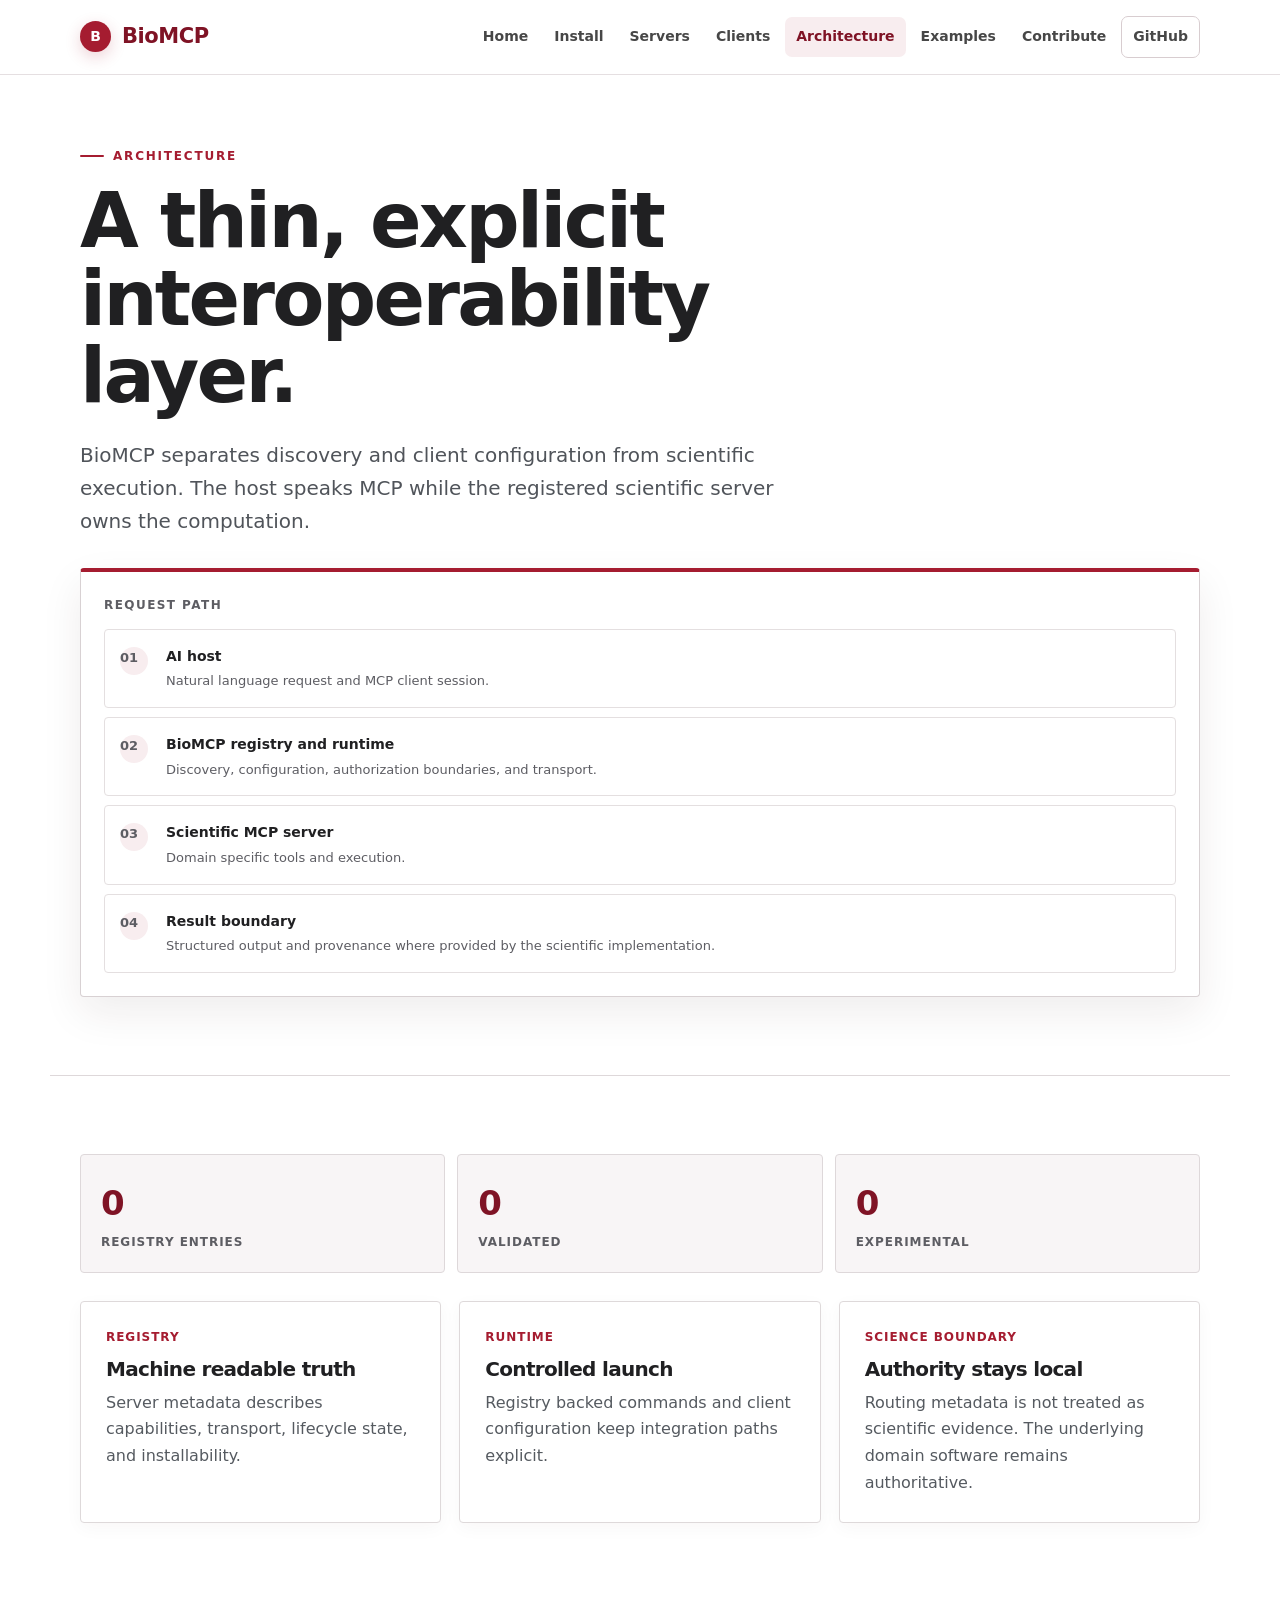
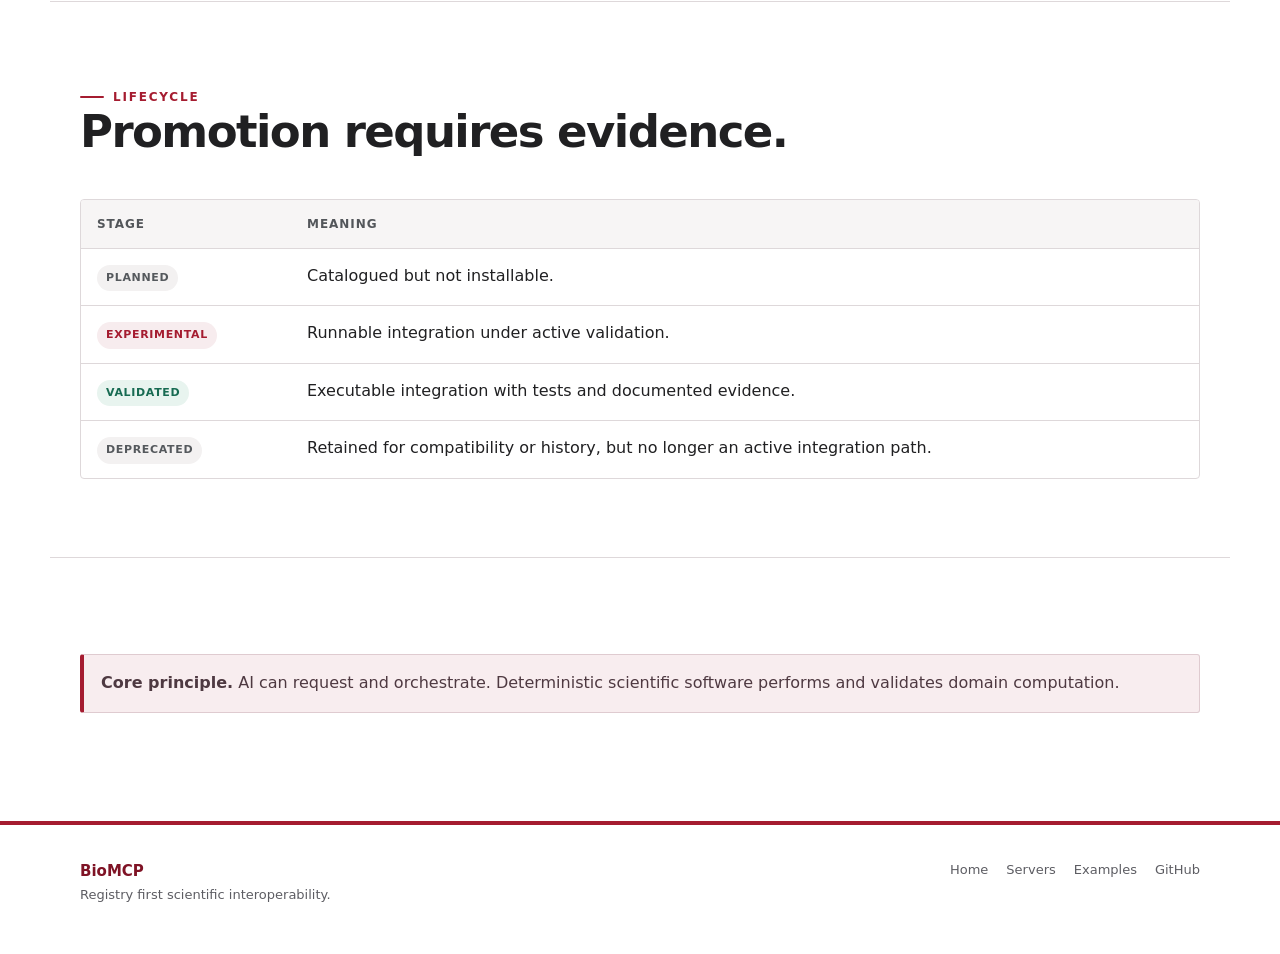
==== commit 723eaaab: "Complete professional website experience" ====
--- a/docs/architecture.html
+++ b/docs/architecture.html
@@ -1,8 +1,8 @@
 <!doctype html>
-<html lang="en"><head><meta charset="utf-8"><meta name="viewport" content="width=device-width,initial-scale=1"><meta name="description" content="BioMCP architecture and scientific boundary."><title>Architecture — BioMCP</title><link rel="stylesheet" href="assets/site.css"><script src="assets/site.js" defer></script></head>
+<html lang="en"><head><meta charset="utf-8"><meta name="viewport" content="width=device-width,initial-scale=1"><meta name="description" content="BioMCP architecture and scientific boundary."><title>Architecture | BioMCP</title><link rel="stylesheet" href="assets/site.css"><script src="assets/site.js" defer></script></head>
 <body><header class="site-header"><nav class="nav wrap"><a class="brand" href="index.html"><span class="brand-mark">B</span>BioMCP</a><div class="navlinks"><a href="index.html">Home</a><a href="install.html">Install</a><a href="servers.html">Servers</a><a href="clients.html">Clients</a><a aria-current="page" href="architecture.html">Architecture</a><a href="examples.html">Examples</a><a href="contributing.html">Contribute</a><a class="nav-github" href="https://github.com/BurhanAbdullah/BioMCP">GitHub</a></div></nav></header>
-<main><section class="section wrap reveal" style="border-top:0;padding-top:64px"><div class="eyebrow">Architecture</div><h1>A thin, explicit interoperability layer.</h1><p class="lead">BioMCP separates discovery and client configuration from scientific execution. The host speaks MCP; the registered scientific server owns the computation.</p><div class="hero-panel reveal" style="margin-top:30px"><div class="panel-label">Request path</div><div class="flow"><div class="flow-step"><span class="flow-num">01</span><div><strong>AI host</strong><span>Natural-language request and MCP client session.</span></div></div><div class="flow-step"><span class="flow-num">02</span><div><strong>BioMCP registry / runtime</strong><span>Discovery, configuration, authorization boundaries, and transport.</span></div></div><div class="flow-step"><span class="flow-num">03</span><div><strong>Scientific MCP server</strong><span>Domain-specific tools and execution.</span></div></div><div class="flow-step"><span class="flow-num">04</span><div><strong>Result boundary</strong><span>Structured output and provenance where provided by the scientific implementation.</span></div></div></div></div></section>
-<section class="section wrap"><div class="grid3"><article class="card reveal"><div class="meta">Registry</div><h3>Machine-readable truth</h3><p>Server metadata describes capabilities, transport, lifecycle state, and installability.</p></article><article class="card reveal"><div class="meta">Runtime</div><h3>Controlled launch</h3><p>Registry-backed commands and client configuration keep integration paths explicit rather than implicit.</p></article><article class="card reveal"><div class="meta">Science boundary</div><h3>Authority stays local</h3><p>Routing metadata is not treated as scientific evidence. The underlying domain software remains authoritative.</p></article></div></section>
+<main><section class="section wrap reveal" style="border-top:0;padding-top:64px"><div class="eyebrow">Architecture</div><h1>A thin, explicit interoperability layer.</h1><p class="lead">BioMCP separates discovery and client configuration from scientific execution. The host speaks MCP while the registered scientific server owns the computation.</p><div class="hero-panel reveal" style="margin-top:30px"><div class="panel-label">Request path</div><div class="flow"><div class="flow-step"><span class="flow-num">01</span><div><strong>AI host</strong><span>Natural language request and MCP client session.</span></div></div><div class="flow-step"><span class="flow-num">02</span><div><strong>BioMCP registry and runtime</strong><span>Discovery, configuration, authorization boundaries, and transport.</span></div></div><div class="flow-step"><span class="flow-num">03</span><div><strong>Scientific MCP server</strong><span>Domain specific tools and execution.</span></div></div><div class="flow-step"><span class="flow-num">04</span><div><strong>Result boundary</strong><span>Structured output and provenance where provided by the scientific implementation.</span></div></div></div></div></section>
+<section class="section wrap reveal"><div class="stats"><div class="stat-card"><div class="stat" id="registry-total">0</div><div class="stat-label">Registry entries</div></div><div class="stat-card"><div class="stat" id="registry-validated">0</div><div class="stat-label">Validated</div></div><div class="stat-card"><div class="stat" id="registry-experimental">0</div><div class="stat-label">Experimental</div></div></div><div class="grid3"><article class="card reveal"><div class="meta">Registry</div><h3>Machine readable truth</h3><p>Server metadata describes capabilities, transport, lifecycle state, and installability.</p></article><article class="card reveal"><div class="meta">Runtime</div><h3>Controlled launch</h3><p>Registry backed commands and client configuration keep integration paths explicit.</p></article><article class="card reveal"><div class="meta">Science boundary</div><h3>Authority stays local</h3><p>Routing metadata is not treated as scientific evidence. The underlying domain software remains authoritative.</p></article></div></section>
 <section class="section wrap reveal"><div class="section-head"><div><div class="eyebrow">Lifecycle</div><h2>Promotion requires evidence.</h2></div></div><table><thead><tr><th>Stage</th><th>Meaning</th></tr></thead><tbody><tr><td><span class="badge">Planned</span></td><td>Catalogued but not installable.</td></tr><tr><td><span class="badge experimental">Experimental</span></td><td>Runnable integration under active validation.</td></tr><tr><td><span class="badge validated">Validated</span></td><td>Executable integration with tests and documented evidence.</td></tr><tr><td><span class="badge">Deprecated</span></td><td>Retained for compatibility or history, but no longer an active integration path.</td></tr></tbody></table></section>
-<section class="section wrap reveal"><div class="note"><strong>Core principle:</strong> AI can request and orchestrate. Deterministic scientific software performs and validates domain computation.</div></section></main>
-<footer><div class="wrap footer-grid"><div><div class="footer-brand">BioMCP</div><div>Registry-first scientific interoperability.</div></div><div class="footer-links"><a href="index.html">Home</a><a href="servers.html">Servers</a><a href="examples.html">Examples</a><a href="https://github.com/BurhanAbdullah/BioMCP">GitHub</a></div></div></footer></body></html>+<section class="section wrap reveal"><div class="note"><strong>Core principle.</strong> AI can request and orchestrate. Deterministic scientific software performs and validates domain computation.</div></section></main>
+<footer><div class="wrap footer-grid"><div><div class="footer-brand">BioMCP</div><div>Registry first scientific interoperability.</div></div><div class="footer-links"><a href="index.html">Home</a><a href="servers.html">Servers</a><a href="examples.html">Examples</a><a href="https://github.com/BurhanAbdullah/BioMCP">GitHub</a></div></div></footer></body></html>
--- a/docs/assets/site.css
+++ b/docs/assets/site.css
@@ -1 +1 @@
- :root{--ink:#1f1f1f;--muted:#5f6368;--paper:#fff;--surface:#fff;--surface-2:#f8f6f6;--line:#ded9da;--accent:#a51c30;--accent-dark:#7f1325;--accent-soft:#f7ecee;--green:#176b52;--green-soft:#e7f4ef;--max:1180px;--shadow:0 16px 42px rgba(52,24,29,.08)}*{box-sizing:border-box}html{scroll-behavior:smooth}body{margin:0;background:var(--paper);color:var(--ink);font-family:Inter,ui-sans-serif,system-ui,-apple-system,BlinkMacSystemFont,"Segoe UI",sans-serif;font-size:16px;line-height:1.68}a{color:inherit}.wrap{width:min(var(--max),100%);margin:0 auto;padding:0 30px}.site-header{position:sticky;top:0;z-index:20;background:rgba(255,255,255,.97);backdrop-filter:blur(14px);border-bottom:1px solid #e5dfe1}.nav{min-height:74px;display:flex;align-items:center;justify-content:space-between;gap:24px}.brand{display:inline-flex;align-items:center;gap:11px;text-decoration:none;color:var(--accent-dark);font-size:21px;font-weight:800;letter-spacing:-.02em}.brand-mark{width:31px;height:31px;border-radius:50%;background:var(--accent);color:#fff;display:grid;place-items:center;font-size:14px;font-weight:800;box-shadow:0 5px 16px rgba(165,28,48,.2)}.navlinks{display:flex;align-items:center;gap:4px;flex-wrap:wrap}.navlinks a{padding:8px 11px;border-radius:7px;text-decoration:none;color:#474747;font-size:14px;font-weight:650}.navlinks a:hover,.navlinks a[aria-current=page]{background:var(--accent-soft);color:var(--accent-dark)}.nav-github{border:1px solid #d8cdd0}.hero{padding:92px 30px 82px;display:grid;grid-template-columns:minmax(0,1.08fr) minmax(340px,.92fr);gap:68px;align-items:center}.hero-copy{max-width:760px}.eyebrow{display:inline-flex;align-items:center;gap:9px;color:var(--accent);font-size:12px;text-transform:uppercase;letter-spacing:.15em;font-weight:800}.eyebrow:before{content:"";width:24px;height:2px;background:currentColor;border-radius:2px}h1,h2,h3{font-family:Inter,ui-sans-serif,system-ui,sans-serif;color:var(--ink);letter-spacing:-.035em}h1{font-size:clamp(46px,6vw,78px);line-height:1.01;margin:16px 0 24px;max-width:840px}h2{font-size:clamp(30px,4vw,45px);line-height:1.1;margin:0 0 14px}h3{font-size:20px;line-height:1.25;margin:0 0 8px}.lead{font-size:20px;line-height:1.65;color:#50545a;max-width:735px}.actions{display:flex;gap:12px;flex-wrap:wrap;margin-top:30px}.btn{display:inline-flex;align-items:center;justify-content:center;min-height:45px;padding:0 19px;border-radius:6px;text-decoration:none;font-weight:750;font-size:14px;border:1px solid #d9d3d5;transition:transform .18s ease,box-shadow .18s ease,background .18s ease,border-color .18s ease}.btn:hover{transform:translateY(-1px)}.btn.primary{background:var(--accent);border-color:var(--accent);color:#fff;box-shadow:0 7px 20px rgba(165,28,48,.18)}.btn.primary:hover{background:var(--accent-dark);box-shadow:0 10px 26px rgba(165,28,48,.24)}.btn.secondary{background:#fff;color:var(--accent-dark)}.btn.secondary:hover{border-color:#cdaeb5;background:var(--accent-soft)}.hero-meta{display:flex;gap:18px;flex-wrap:wrap;margin-top:25px;padding-top:18px;border-top:1px solid var(--line);color:#686b70;font-size:12px;font-weight:650}.hero-meta span{position:relative;padding-left:12px}.hero-meta span:before{content:"";position:absolute;left:0;top:.72em;width:4px;height:4px;border-radius:50%;background:var(--accent)}.hero-panel{background:#fff;border:1px solid #d8d1d3;border-top:4px solid var(--accent);border-radius:4px;padding:23px;box-shadow:var(--shadow)}.panel-label{font-size:12px;text-transform:uppercase;letter-spacing:.12em;font-weight:800;color:var(--muted);margin-bottom:14px}.flow{display:grid;gap:9px}.flow-step{display:grid;grid-template-columns:34px 1fr;gap:12px;align-items:start;padding:15px;border:1px solid #e4dfe0;background:#fff;border-radius:4px;transition:transform .2s ease,border-color .2s ease,box-shadow .2s ease}.flow-step:hover{transform:translateX(3px);border-color:#cdaeb5;box-shadow:0 7px 18px rgba(52,24,29,.06)}.flow-num{width:28px;height:28px;border-radius:50%;background:var(--accent-soft);color:var(--accent-dark);display:grid;place-items:center;font-size:11px;font-weight:800}.flow-step strong{display:block;font-size:14px}.flow-step span{display:block;color:var(--muted);font-size:13px;margin-top:2px}.section{padding:78px 30px;border-top:1px solid var(--line)}.section-tight{padding-top:44px;padding-bottom:44px}.section-head{display:flex;justify-content:space-between;gap:30px;align-items:end;margin-bottom:28px}.section-head p{margin:0;color:var(--muted);max-width:560px}.grid3{display:grid;grid-template-columns:repeat(3,minmax(0,1fr));gap:18px}.grid2{display:grid;grid-template-columns:repeat(2,minmax(0,1fr));gap:18px}.card{border:1px solid #ded9da;border-radius:4px;padding:25px;background:var(--surface);box-shadow:0 5px 18px rgba(52,24,29,.035);transition:transform .2s ease,box-shadow .2s ease,border-color .2s ease}.card:hover{transform:translateY(-2px);box-shadow:0 12px 28px rgba(52,24,29,.08)}.card p{margin:7px 0 0;color:#555a60}.card .meta{font-size:12px;text-transform:uppercase;letter-spacing:.08em;font-weight:800;color:var(--accent);margin-bottom:9px}.feature-card{min-height:190px;border-top:3px solid #eee4e6}.feature-card:hover,.server-card:hover{border-top-color:var(--accent)}.stat{font-size:34px;font-weight:800;letter-spacing:-.04em;color:var(--accent-dark)}.code{background:#241d1f;color:#f9f5f6;border-radius:4px;padding:17px 20px;overflow:auto;font:13px/1.8 ui-monospace,SFMono-Regular,Menlo,Consolas,"Liberation Mono",monospace;border:1px solid #342a2d}.code-line{display:block}.code-copy{float:right;margin:0 0 8px 12px;padding:5px 9px;border:1px solid #66565a;border-radius:4px;background:#2d2326;color:#f9f5f6;font:11px/1.2 Inter,ui-sans-serif,system-ui,sans-serif;cursor:pointer}.code-copy:hover{border-color:#b58a94}.code-inline{font-family:ui-monospace,SFMono-Regular,Menlo,Consolas,monospace;font-size:.9em;background:var(--surface-2);border:1px solid var(--line);padding:2px 6px;border-radius:4px}.quickstart-grid{display:grid;grid-template-columns:minmax(0,1.35fr) minmax(280px,.65fr);gap:18px}.quickstart-note{border:1px solid #ded9da;border-left:3px solid var(--accent);padding:24px;background:#fff}.quickstart-note p{color:#555a60}.text-link{display:inline-block;margin-top:15px;color:var(--accent-dark);font-size:13px;font-weight:750;text-decoration:none;border-bottom:1px solid #d8b7be}.text-link:hover{color:var(--accent);border-bottom-color:var(--accent)}.boundary{display:grid;grid-template-columns:1fr 44px 1fr;gap:14px;align-items:stretch}.boundary-arrow{display:grid;place-items:center;color:var(--accent);font-size:24px;font-weight:800}.boundary-card{min-height:180px}.note{border:1px solid #dfcbd0;border-left:4px solid var(--accent);padding:15px 17px;background:var(--accent-soft);border-radius:3px;color:#4e3941;margin-top:18px}.success{border-color:#c9e5da;background:var(--green-soft);border-left-color:var(--green)}table{width:100%;border-collapse:separate;border-spacing:0;overflow:hidden;border:1px solid var(--line);border-radius:4px;background:#fff}th,td{padding:14px 16px;border-bottom:1px solid var(--line);text-align:left;vertical-align:top}th{font-size:12px;text-transform:uppercase;letter-spacing:.08em;color:#53565a;background:#f7f5f5}tr:last-child td{border-bottom:0}.badge{display:inline-flex;padding:4px 9px;border-radius:999px;background:#f3f1f1;font-size:11px;font-weight:800;text-transform:uppercase;letter-spacing:.06em;color:#55595d}.badge.experimental{background:#f7ecee;color:var(--accent)}.badge.validated{background:var(--green-soft);color:var(--green)}footer{margin-top:30px;border-top:4px solid var(--accent);background:#fff;padding:34px 0 48px;color:var(--muted);font-size:13px}.footer-grid{display:flex;justify-content:space-between;gap:24px;align-items:flex-start}.footer-brand{color:var(--accent-dark);font-weight:800;font-size:15px}.footer-links{display:flex;gap:18px;flex-wrap:wrap}.footer-links a{text-decoration:none}.footer-links a:hover{color:var(--accent)}.prose{max-width:820px}.prose p{color:#555a60}.list{display:grid;gap:10px;padding:0;margin:0;list-style:none}.list li{padding:12px 14px;border:1px solid var(--line);border-radius:4px;background:#fff}.kicker{color:var(--muted);font-size:14px}.js .reveal{opacity:0;transform:translateY(12px);transition:opacity .55s ease,transform .55s ease}.js .reveal.is-visible{opacity:1;transform:none}.filter-bar{display:flex;gap:12px;align-items:center;margin:0 0 24px}.filter-input{width:min(420px,100%);padding:12px 14px;border:1px solid var(--line);border-radius:5px;background:#fff;color:var(--ink);font:inherit;outline:none}.filter-input:focus{border-color:#b58a94;box-shadow:0 0 0 3px var(--accent-soft)}[hidden]{display:none!important}@media(max-width:900px){.hero{grid-template-columns:1fr;gap:38px;padding-top:62px}.grid3{grid-template-columns:1fr}.grid2,.split,.quickstart-grid{grid-template-columns:1fr}.boundary{grid-template-columns:1fr}.boundary-arrow{transform:rotate(90deg);height:20px}.section-head{display:block}.section-head p{margin-top:10px}.nav{align-items:flex-start;padding-top:14px;padding-bottom:14px}.navlinks{justify-content:flex-end}.navlinks a{padding:7px 8px}.nav-github{display:none}}@media(max-width:600px){.wrap{padding-left:18px;padding-right:18px}.hero,.section{padding-left:18px;padding-right:18px}h1{font-size:45px}.lead{font-size:18px}.nav{gap:10px}.brand{font-size:19px}.navlinks{gap:2px}.navlinks a{font-size:12px}.footer-grid{display:block}.footer-links{margin-top:16px}.filter-bar{display:block}.filter-input{width:100%}}@media(prefers-reduced-motion:reduce){*,*::before,*::after{scroll-behavior:auto!important;transition:none!important}.js .reveal{opacity:1;transform:none}}+:root{--ink:#202022;--muted:#5d5d63;--paper:#fff;--surface:#fff;--surface-2:#f8f5f6;--line:#ded8da;--accent:#a51c30;--accent-dark:#7f1325;--accent-soft:#f8edef;--green:#176b52;--green-soft:#e8f4ef;--max:1180px;--shadow:0 16px 42px rgba(52,24,29,.08)}*{box-sizing:border-box}html{scroll-behavior:smooth}body{margin:0;background:var(--paper);color:var(--ink);font-family:Inter,ui-sans-serif,system-ui,-apple-system,BlinkMacSystemFont,"Segoe UI",sans-serif;font-size:16px;line-height:1.68}a{color:inherit}a:focus-visible,button:focus-visible,input:focus-visible,select:focus-visible{outline:3px solid var(--accent);outline-offset:3px}.wrap{width:min(var(--max),100%);margin:0 auto;padding:0 30px}.site-header{position:sticky;top:0;z-index:20;background:rgba(255,255,255,.97);backdrop-filter:blur(14px);border-bottom:1px solid #e5dfe1}.nav{min-height:74px;display:flex;align-items:center;justify-content:space-between;gap:24px}.brand{display:inline-flex;align-items:center;gap:11px;text-decoration:none;color:var(--accent-dark);font-size:21px;font-weight:800;letter-spacing:-.02em}.brand-mark{width:31px;height:31px;border-radius:50%;background:var(--accent);color:#fff;display:grid;place-items:center;font-size:14px;font-weight:800;box-shadow:0 5px 16px rgba(165,28,48,.2)}.navlinks{display:flex;align-items:center;gap:4px;flex-wrap:wrap}.navlinks a{padding:8px 11px;border-radius:7px;text-decoration:none;color:#474747;font-size:14px;font-weight:650}.navlinks a:hover,.navlinks a[aria-current=page]{background:var(--accent-soft);color:var(--accent-dark)}.nav-github{border:1px solid #d8cdd0}.nav-toggle{display:none;min-height:38px;padding:0 13px;border:1px solid #d8cdd0;border-radius:6px;background:#fff;color:var(--accent-dark);font:700 13px Inter,ui-sans-serif,system-ui,sans-serif;cursor:pointer}.hero{padding:92px 30px 82px;display:grid;grid-template-columns:minmax(0,1.08fr) minmax(340px,.92fr);gap:68px;align-items:center}.hero-copy{max-width:760px}.eyebrow{display:inline-flex;align-items:center;gap:9px;color:var(--accent);font-size:12px;text-transform:uppercase;letter-spacing:.15em;font-weight:800}.eyebrow:before{content:"";width:24px;height:2px;background:currentColor;border-radius:2px}h1,h2,h3{font-family:Inter,ui-sans-serif,system-ui,sans-serif;color:var(--ink);letter-spacing:-.035em}h1{font-size:clamp(44px,6vw,76px);line-height:1.02;margin:16px 0 24px;max-width:840px}h2{font-size:clamp(30px,4vw,45px);line-height:1.1;margin:0 0 14px}h3{font-size:20px;line-height:1.25;margin:0 0 8px}.lead{font-size:20px;line-height:1.65;color:#50545a;max-width:735px}.actions{display:flex;gap:12px;flex-wrap:wrap;margin-top:30px}.btn{display:inline-flex;align-items:center;justify-content:center;min-height:45px;padding:0 19px;border-radius:6px;text-decoration:none;font-weight:750;font-size:14px;border:1px solid #d9d3d5;transition:transform .18s ease,box-shadow .18s ease,background .18s ease,border-color .18s ease}.btn:hover{transform:translateY(-1px)}.btn.primary{background:var(--accent);border-color:var(--accent);color:#fff;box-shadow:0 7px 20px rgba(165,28,48,.18)}.btn.primary:hover{background:var(--accent-dark);box-shadow:0 10px 26px rgba(165,28,48,.24)}.btn.secondary{background:#fff;color:var(--accent-dark)}.btn.secondary:hover{border-color:#cdaeb5;background:var(--accent-soft)}.hero-meta{display:flex;gap:18px;flex-wrap:wrap;margin-top:25px;padding-top:18px;border-top:1px solid var(--line);color:#686b70;font-size:12px;font-weight:650}.hero-meta span{position:relative;padding-left:12px}.hero-meta span:before{content:"";position:absolute;left:0;top:.72em;width:4px;height:4px;border-radius:50%;background:var(--accent)}.hero-panel{background:#fff;border:1px solid #d8d1d3;border-top:4px solid var(--accent);border-radius:4px;padding:23px;box-shadow:var(--shadow)}.panel-label{font-size:12px;text-transform:uppercase;letter-spacing:.12em;font-weight:800;color:var(--muted);margin-bottom:14px}.flow{display:grid;gap:9px}.flow-step{display:grid;grid-template-columns:34px 1fr;gap:12px;align-items:start;padding:15px;border:1px solid #e4dfe0;background:#fff;border-radius:4px;transition:transform .2s ease,border-color .2s ease,box-shadow .2s ease}.flow-step:hover{transform:translateX(3px);border-color:#cdaeb5;box-shadow:0 7px 18px rgba(52,24,29,.06)}.flow-num{width:28px;height:28px;border-radius:50%;background:var(--accent-soft);color:var(--accent-dark);display:grid;place-items:center;font-size:11px;font-weight:800}.flow-step strong{display:block;font-size:14px}.flow-step span{display:block;color:var(--muted);font-size:13px;margin-top:2px}.section{padding:78px 30px;border-top:1px solid var(--line)}.section-tight{padding-top:44px;padding-bottom:44px}.section-head{display:flex;justify-content:space-between;gap:30px;align-items:end;margin-bottom:28px}.section-head p{margin:0;color:var(--muted);max-width:560px}.grid3{display:grid;grid-template-columns:repeat(3,minmax(0,1fr));gap:18px}.grid2{display:grid;grid-template-columns:repeat(2,minmax(0,1fr));gap:18px}.card{border:1px solid #ded9da;border-radius:4px;padding:25px;background:var(--surface);box-shadow:0 5px 18px rgba(52,24,29,.035);transition:transform .2s ease,box-shadow .2s ease,border-color .2s ease}.card:hover{transform:translateY(-2px);box-shadow:0 12px 28px rgba(52,24,29,.08)}.card p{margin:7px 0 0;color:#555a60}.card .meta{font-size:12px;text-transform:uppercase;letter-spacing:.08em;font-weight:800;color:var(--accent);margin-bottom:9px}.feature-card{min-height:190px;border-top:3px solid #eee4e6}.feature-card:hover,.server-card:hover{border-top-color:var(--accent)}.stat{font-size:34px;font-weight:800;letter-spacing:-.04em;color:var(--accent-dark)}.stat-label{font-size:12px;color:var(--muted);text-transform:uppercase;letter-spacing:.08em;font-weight:750}.stats{display:grid;grid-template-columns:repeat(3,1fr);gap:12px;margin:0 0 28px}.stat-card{padding:20px;border:1px solid var(--line);background:var(--surface-2);border-radius:4px}.code{position:relative;background:#241d1f;color:#f9f5f6;border-radius:4px;padding:17px 20px;overflow:auto;font:13px/1.8 ui-monospace,SFMono-Regular,Menlo,Consolas,"Liberation Mono",monospace;border:1px solid #342a2d;white-space:pre-wrap}.code-line{display:block}.code-index{display:inline-block;width:30px;color:#a9999d}.code-copy{float:right;margin:0 0 8px 12px;padding:5px 9px;border:1px solid #66565a;border-radius:4px;background:#2d2326;color:#f9f5f6;font:11px/1.2 Inter,ui-sans-serif,system-ui,sans-serif;cursor:pointer}.code-copy:hover{border-color:#b58a94}.code-inline{font-family:ui-monospace,SFMono-Regular,Menlo,Consolas,monospace;font-size:.9em;background:var(--surface-2);border:1px solid var(--line);padding:2px 6px;border-radius:4px}.quickstart-grid{display:grid;grid-template-columns:minmax(0,1.35fr) minmax(280px,.65fr);gap:18px}.quickstart-note{border:1px solid #ded9da;border-left:3px solid var(--accent);padding:24px;background:#fff}.quickstart-note p{color:#555a60}.text-link{display:inline-block;margin-top:15px;color:var(--accent-dark);font-size:13px;font-weight:750;text-decoration:none;border-bottom:1px solid #d8b7be}.text-link:hover{color:var(--accent);border-bottom-color:var(--accent)}.boundary{display:grid;grid-template-columns:1fr 1fr;gap:18px}.boundary-card{min-height:180px}.note{border:1px solid #dfcbd0;border-left:4px solid var(--accent);padding:15px 17px;background:var(--accent-soft);border-radius:3px;color:#4e3941;margin-top:18px}.success{border-color:#c9e5da;background:var(--green-soft);border-left-color:var(--green)}table{width:100%;border-collapse:separate;border-spacing:0;overflow:hidden;border:1px solid var(--line);border-radius:4px;background:#fff}th,td{padding:14px 16px;border-bottom:1px solid var(--line);text-align:left;vertical-align:top}th{font-size:12px;text-transform:uppercase;letter-spacing:.08em;color:#53565a;background:#f7f5f5}tr:last-child td{border-bottom:0}.badge{display:inline-flex;padding:4px 9px;border-radius:999px;background:#f3f1f1;font-size:11px;font-weight:800;text-transform:uppercase;letter-spacing:.06em;color:#55595d}.badge.experimental{background:#f7ecee;color:var(--accent)}.badge.validated{background:var(--green-soft);color:var(--green)}footer{margin-top:30px;border-top:4px solid var(--accent);background:#fff;padding:34px 0 48px;color:var(--muted);font-size:13px}.footer-grid{display:flex;justify-content:space-between;gap:24px;align-items:flex-start}.footer-brand{color:var(--accent-dark);font-weight:800;font-size:15px}.footer-links{display:flex;gap:18px;flex-wrap:wrap}.footer-links a{text-decoration:none}.footer-links a:hover{color:var(--accent)}.prose{max-width:820px}.prose p{color:#555a60}.list{display:grid;gap:10px;padding:0;margin:0;list-style:none}.list li{padding:12px 14px;border:1px solid var(--line);border-radius:4px;background:#fff}.kicker{color:var(--muted);font-size:14px}.js .reveal{opacity:0;transform:translateY(12px);transition:opacity .55s ease,transform .55s ease}.js .reveal.is-visible{opacity:1;transform:none}.filter-bar{display:flex;gap:12px;align-items:center;margin:0 0 24px}.filter-input,.select{width:min(420px,100%);padding:12px 14px;border:1px solid var(--line);border-radius:5px;background:#fff;color:var(--ink);font:inherit;outline:none}.filter-input:focus,.select:focus{border-color:#b58a94;box-shadow:0 0 0 3px var(--accent-soft)}.builder{border:1px solid var(--line);background:#fff;padding:26px;border-top:3px solid var(--accent)}.builder-grid{display:grid;grid-template-columns:1fr 1fr;gap:24px}.choices{display:grid;gap:9px}.choice{display:flex;gap:11px;align-items:flex-start;padding:12px 14px;border:1px solid var(--line);border-radius:4px;cursor:pointer}.choice:hover{border-color:#cdaeb5;background:var(--surface-2)}.choice input{margin-top:4px;accent-color:var(--accent)}.choice strong{display:block;font-size:14px}.choice small{display:block;color:var(--muted);font-size:12px;margin-top:2px}.builder-label{display:block;font-size:12px;text-transform:uppercase;letter-spacing:.08em;color:var(--muted);font-weight:800;margin-bottom:9px}.tabs{display:flex;gap:6px;flex-wrap:wrap;margin-bottom:18px}.tab{padding:9px 14px;border:1px solid var(--line);border-radius:5px;background:#fff;color:#4b4b4f;font:650 13px Inter,ui-sans-serif,system-ui,sans-serif;cursor:pointer}.tab:hover,.tab.is-active{background:var(--accent-soft);border-color:#cdaeb5;color:var(--accent-dark)}.checklist{display:grid;gap:10px;margin-top:18px}.check-item{display:flex;gap:11px;align-items:flex-start;padding:12px 14px;border:1px solid var(--line);border-radius:4px}.check-item input{margin-top:5px;accent-color:var(--accent)}.progress{color:var(--accent-dark);font-size:13px;font-weight:750}.filter-empty{color:var(--muted);padding:14px 0}.prose h2{margin-top:34px}.small{font-size:13px;color:var(--muted)}[hidden]{display:none!important}@media(max-width:900px){.hero{grid-template-columns:1fr;gap:38px;padding-top:62px}.grid3{grid-template-columns:1fr}.grid2,.quickstart-grid,.builder-grid,.boundary{grid-template-columns:1fr}.stats{grid-template-columns:1fr}.section-head{display:block}.section-head p{margin-top:10px}.nav{padding-top:14px;padding-bottom:14px}.nav-toggle{display:inline-flex;align-items:center;justify-content:center}.navlinks{display:none;position:absolute;left:18px;right:18px;top:73px;padding:10px;background:#fff;border:1px solid #ded9da;box-shadow:0 14px 28px rgba(52,24,29,.10);z-index:30}.navlinks.is-open{display:flex;flex-direction:column;align-items:stretch}.navlinks a{width:100%;padding:10px 12px}.nav-github{display:block!important}}@media(max-width:600px){.wrap{padding-left:18px;padding-right:18px}.hero,.section{padding-left:18px;padding-right:18px}h1{font-size:44px}.lead{font-size:18px}.brand{font-size:19px}.footer-grid{display:block}.footer-links{margin-top:16px}.filter-bar{display:block}.filter-input,.select{width:100%}}@media(prefers-reduced-motion:reduce){*,*::before,*::after{scroll-behavior:auto!important;transition:none!important}.js .reveal{opacity:1;transform:none}}
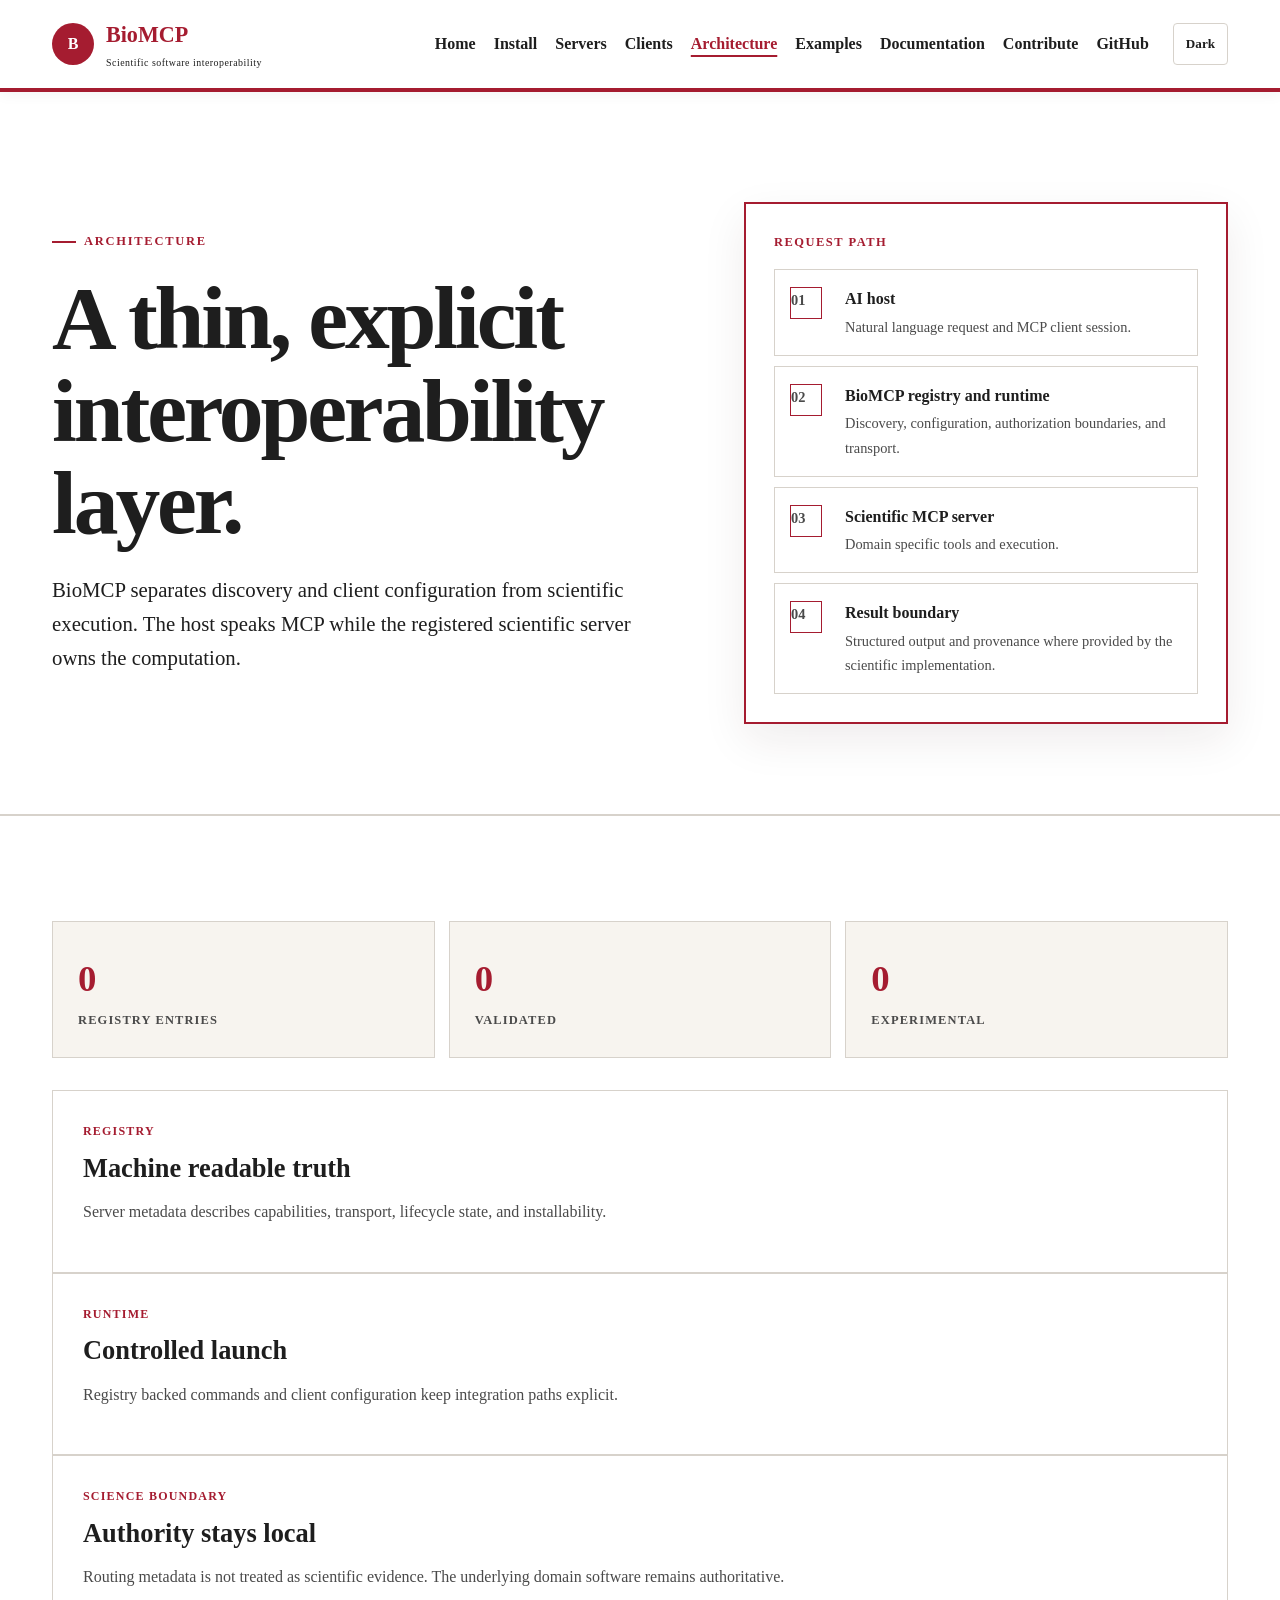
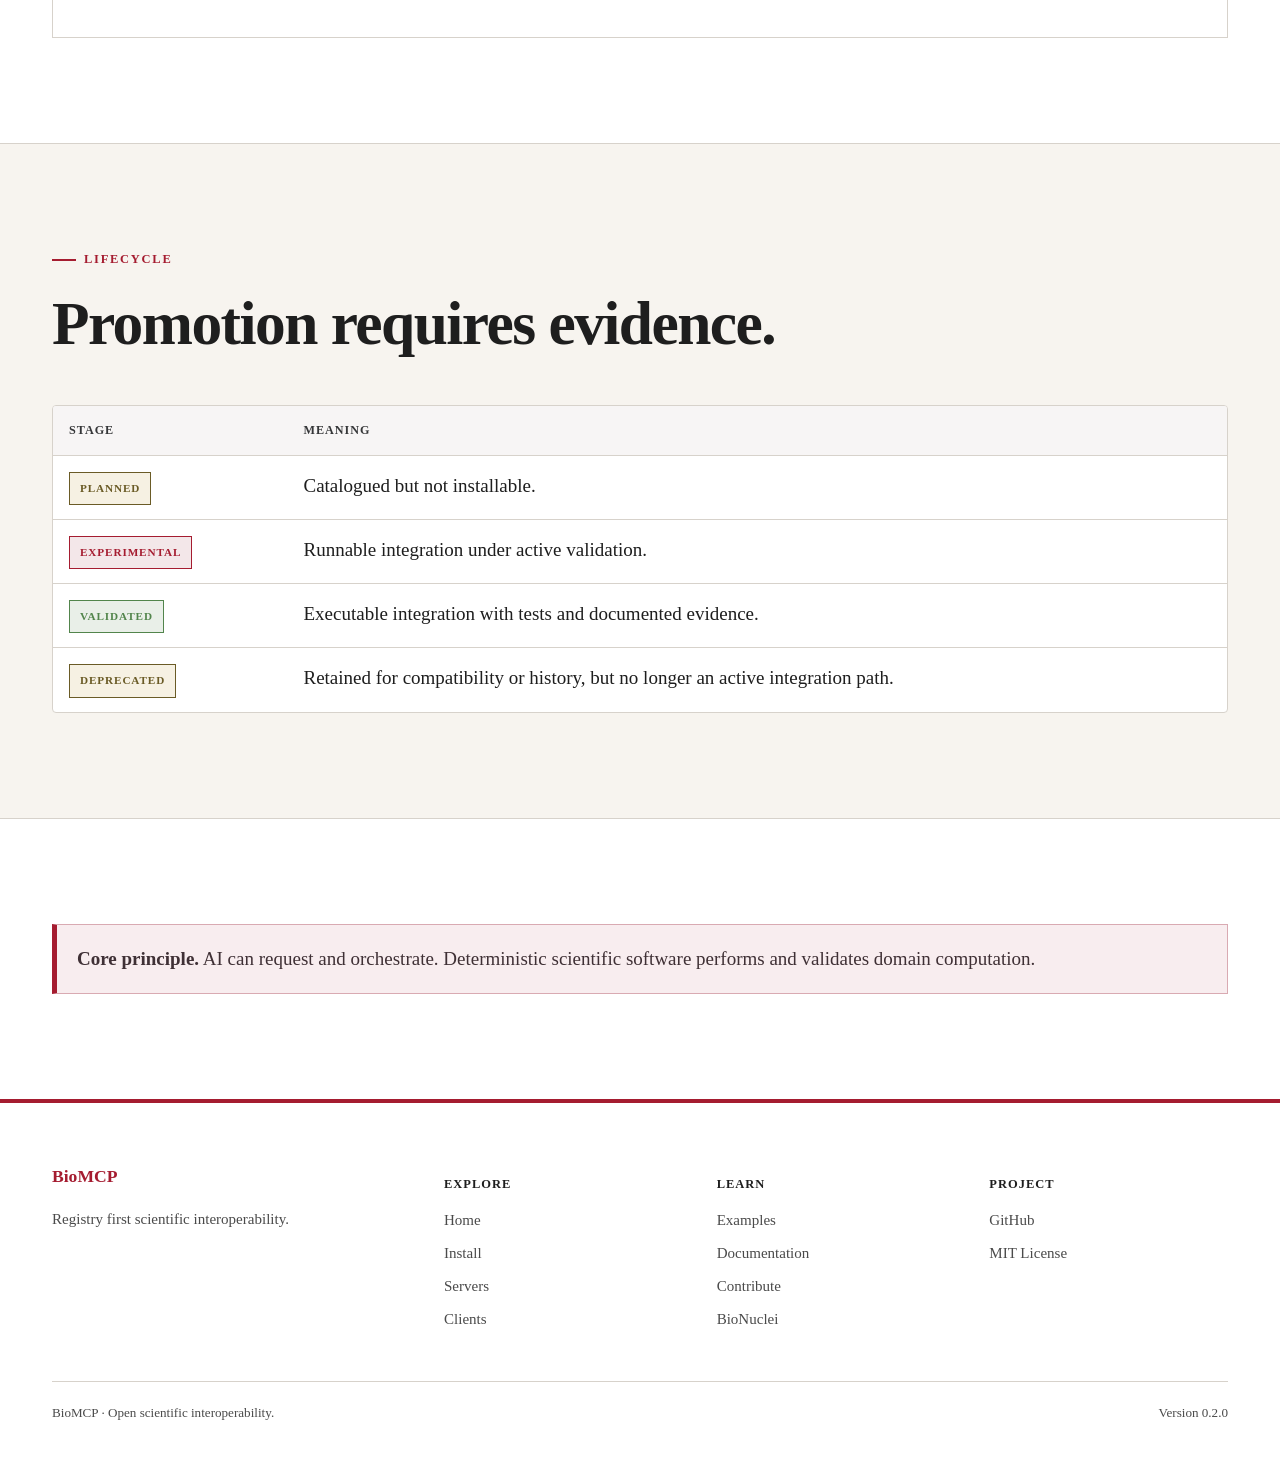
==== commit 5588c436: "Apply shared BioNuclei family layout to Architecture" ====
--- a/docs/architecture.html
+++ b/docs/architecture.html
@@ -1,8 +1,8 @@
 <!doctype html>
-<html lang="en"><head><meta charset="utf-8"><meta name="viewport" content="width=device-width,initial-scale=1"><meta name="description" content="BioMCP architecture and scientific boundary."><title>Architecture | BioMCP</title><link rel="stylesheet" href="assets/site.css"><script src="assets/site.js" defer></script></head>
-<body><header class="site-header"><nav class="nav wrap"><a class="brand" href="index.html"><span class="brand-mark">B</span>BioMCP</a><div class="navlinks"><a href="index.html">Home</a><a href="install.html">Install</a><a href="servers.html">Servers</a><a href="clients.html">Clients</a><a aria-current="page" href="architecture.html">Architecture</a><a href="examples.html">Examples</a><a href="contributing.html">Contribute</a><a class="nav-github" href="https://github.com/BurhanAbdullah/BioMCP">GitHub</a></div></nav></header>
-<main><section class="section wrap reveal" style="border-top:0;padding-top:64px"><div class="eyebrow">Architecture</div><h1>A thin, explicit interoperability layer.</h1><p class="lead">BioMCP separates discovery and client configuration from scientific execution. The host speaks MCP while the registered scientific server owns the computation.</p><div class="hero-panel reveal" style="margin-top:30px"><div class="panel-label">Request path</div><div class="flow"><div class="flow-step"><span class="flow-num">01</span><div><strong>AI host</strong><span>Natural language request and MCP client session.</span></div></div><div class="flow-step"><span class="flow-num">02</span><div><strong>BioMCP registry and runtime</strong><span>Discovery, configuration, authorization boundaries, and transport.</span></div></div><div class="flow-step"><span class="flow-num">03</span><div><strong>Scientific MCP server</strong><span>Domain specific tools and execution.</span></div></div><div class="flow-step"><span class="flow-num">04</span><div><strong>Result boundary</strong><span>Structured output and provenance where provided by the scientific implementation.</span></div></div></div></div></section>
-<section class="section wrap reveal"><div class="stats"><div class="stat-card"><div class="stat" id="registry-total">0</div><div class="stat-label">Registry entries</div></div><div class="stat-card"><div class="stat" id="registry-validated">0</div><div class="stat-label">Validated</div></div><div class="stat-card"><div class="stat" id="registry-experimental">0</div><div class="stat-label">Experimental</div></div></div><div class="grid3"><article class="card reveal"><div class="meta">Registry</div><h3>Machine readable truth</h3><p>Server metadata describes capabilities, transport, lifecycle state, and installability.</p></article><article class="card reveal"><div class="meta">Runtime</div><h3>Controlled launch</h3><p>Registry backed commands and client configuration keep integration paths explicit.</p></article><article class="card reveal"><div class="meta">Science boundary</div><h3>Authority stays local</h3><p>Routing metadata is not treated as scientific evidence. The underlying domain software remains authoritative.</p></article></div></section>
-<section class="section wrap reveal"><div class="section-head"><div><div class="eyebrow">Lifecycle</div><h2>Promotion requires evidence.</h2></div></div><table><thead><tr><th>Stage</th><th>Meaning</th></tr></thead><tbody><tr><td><span class="badge">Planned</span></td><td>Catalogued but not installable.</td></tr><tr><td><span class="badge experimental">Experimental</span></td><td>Runnable integration under active validation.</td></tr><tr><td><span class="badge validated">Validated</span></td><td>Executable integration with tests and documented evidence.</td></tr><tr><td><span class="badge">Deprecated</span></td><td>Retained for compatibility or history, but no longer an active integration path.</td></tr></tbody></table></section>
-<section class="section wrap reveal"><div class="note"><strong>Core principle.</strong> AI can request and orchestrate. Deterministic scientific software performs and validates domain computation.</div></section></main>
-<footer><div class="wrap footer-grid"><div><div class="footer-brand">BioMCP</div><div>Registry first scientific interoperability.</div></div><div class="footer-links"><a href="index.html">Home</a><a href="servers.html">Servers</a><a href="examples.html">Examples</a><a href="https://github.com/BurhanAbdullah/BioMCP">GitHub</a></div></div></footer></body></html>+<html lang="en"><head><meta charset="utf-8"><meta name="viewport" content="width=device-width, initial-scale=1"><meta name="description" content="BioMCP architecture and scientific boundary."><title>Architecture | BioMCP</title><link rel="stylesheet" href="assets/site.css"><script src="assets/site.js" defer></script></head>
+<body><nav class="site-nav"><div class="wrap nav-inner"><a class="brand" href="index.html"><span class="brand-mark">B</span><span>BioMCP<small>Scientific software interoperability</small></span></a><div class="nav-links"><a href="index.html">Home</a><a href="install.html">Install</a><a href="servers.html">Servers</a><a href="clients.html">Clients</a><a href="architecture.html">Architecture</a><a href="examples.html">Examples</a><a href="documentation.html">Documentation</a><a href="contributing.html">Contribute</a><a class="nav-github" href="https://github.com/BurhanAbdullah/BioMCP">GitHub</a></div><div class="nav-cta"><button class="theme-toggle" data-theme-toggle type="button">Dark</button></div></div></nav>
+<main><section class="hero"><div class="wrap hero-grid"><div class="hero-copy reveal"><div class="eyebrow">Architecture</div><h1>A thin, explicit interoperability layer.</h1><p class="lead">BioMCP separates discovery and client configuration from scientific execution. The host speaks MCP while the registered scientific server owns the computation.</p></div><div class="hero-panel reveal"><div class="panel-label">Request path</div><div class="flow"><div class="flow-step"><span class="flow-num">01</span><div><strong>AI host</strong><span>Natural language request and MCP client session.</span></div></div><div class="flow-step"><span class="flow-num">02</span><div><strong>BioMCP registry and runtime</strong><span>Discovery, configuration, authorization boundaries, and transport.</span></div></div><div class="flow-step"><span class="flow-num">03</span><div><strong>Scientific MCP server</strong><span>Domain specific tools and execution.</span></div></div><div class="flow-step"><span class="flow-num">04</span><div><strong>Result boundary</strong><span>Structured output and provenance where provided by the scientific implementation.</span></div></div></div></div></div></section>
+<section class="section"><div class="wrap"><div class="stats"><div class="stat-card reveal"><div class="stat" id="registry-total">0</div><div class="stat-label">Registry entries</div></div><div class="stat-card reveal"><div class="stat" id="registry-validated">0</div><div class="stat-label">Validated</div></div><div class="stat-card reveal"><div class="stat" id="registry-experimental">0</div><div class="stat-label">Experimental</div></div></div><div class="grid3"><article class="card reveal"><div class="meta">Registry</div><h3>Machine readable truth</h3><p>Server metadata describes capabilities, transport, lifecycle state, and installability.</p></article><article class="card reveal"><div class="meta">Runtime</div><h3>Controlled launch</h3><p>Registry backed commands and client configuration keep integration paths explicit.</p></article><article class="card reveal"><div class="meta">Science boundary</div><h3>Authority stays local</h3><p>Routing metadata is not treated as scientific evidence. The underlying domain software remains authoritative.</p></article></div></div></section>
+<section class="section alt"><div class="wrap reveal"><div class="section-head"><div class="eyebrow">Lifecycle</div><h2>Promotion requires evidence.</h2></div><table><thead><tr><th>Stage</th><th>Meaning</th></tr></thead><tbody><tr><td><span class="status planned">Planned</span></td><td>Catalogued but not installable.</td></tr><tr><td><span class="status experimental">Experimental</span></td><td>Runnable integration under active validation.</td></tr><tr><td><span class="status validated">Validated</span></td><td>Executable integration with tests and documented evidence.</td></tr><tr><td><span class="status planned">Deprecated</span></td><td>Retained for compatibility or history, but no longer an active integration path.</td></tr></tbody></table></div></section>
+<section class="section"><div class="wrap reveal"><div class="note"><strong>Core principle.</strong> AI can request and orchestrate. Deterministic scientific software performs and validates domain computation.</div></div></section></main>
+<footer><div class="wrap"><div class="footer-grid"><div><div class="footer-brand">BioMCP</div><p>Registry first scientific interoperability.</p></div><div><h4>Explore</h4><a href="index.html">Home</a><a href="install.html">Install</a><a href="servers.html">Servers</a><a href="clients.html">Clients</a></div><div><h4>Learn</h4><a href="examples.html">Examples</a><a href="documentation.html">Documentation</a><a href="contributing.html">Contribute</a><a href="https://burhanabdullah.github.io/BioNuclei-DomainRobust/biomcp.html">BioNuclei</a></div><div><h4>Project</h4><a href="https://github.com/BurhanAbdullah/BioMCP">GitHub</a><a href="LICENSE">MIT License</a></div></div><div class="footer-bottom"><span>BioMCP · Open scientific interoperability.</span><span>Version 0.2.0</span></div></div></footer></body></html>
--- a/docs/assets/site.css
+++ b/docs/assets/site.css
@@ -1 +1,3 @@
-:root{--ink:#202022;--muted:#5d5d63;--paper:#fff;--surface:#fff;--surface-2:#f8f5f6;--line:#ded8da;--accent:#a51c30;--accent-dark:#7f1325;--accent-soft:#f8edef;--green:#176b52;--green-soft:#e8f4ef;--max:1180px;--shadow:0 16px 42px rgba(52,24,29,.08)}*{box-sizing:border-box}html{scroll-behavior:smooth}body{margin:0;background:var(--paper);color:var(--ink);font-family:Inter,ui-sans-serif,system-ui,-apple-system,BlinkMacSystemFont,"Segoe UI",sans-serif;font-size:16px;line-height:1.68}a{color:inherit}a:focus-visible,button:focus-visible,input:focus-visible,select:focus-visible{outline:3px solid var(--accent);outline-offset:3px}.wrap{width:min(var(--max),100%);margin:0 auto;padding:0 30px}.site-header{position:sticky;top:0;z-index:20;background:rgba(255,255,255,.97);backdrop-filter:blur(14px);border-bottom:1px solid #e5dfe1}.nav{min-height:74px;display:flex;align-items:center;justify-content:space-between;gap:24px}.brand{display:inline-flex;align-items:center;gap:11px;text-decoration:none;color:var(--accent-dark);font-size:21px;font-weight:800;letter-spacing:-.02em}.brand-mark{width:31px;height:31px;border-radius:50%;background:var(--accent);color:#fff;display:grid;place-items:center;font-size:14px;font-weight:800;box-shadow:0 5px 16px rgba(165,28,48,.2)}.navlinks{display:flex;align-items:center;gap:4px;flex-wrap:wrap}.navlinks a{padding:8px 11px;border-radius:7px;text-decoration:none;color:#474747;font-size:14px;font-weight:650}.navlinks a:hover,.navlinks a[aria-current=page]{background:var(--accent-soft);color:var(--accent-dark)}.nav-github{border:1px solid #d8cdd0}.nav-toggle{display:none;min-height:38px;padding:0 13px;border:1px solid #d8cdd0;border-radius:6px;background:#fff;color:var(--accent-dark);font:700 13px Inter,ui-sans-serif,system-ui,sans-serif;cursor:pointer}.hero{padding:92px 30px 82px;display:grid;grid-template-columns:minmax(0,1.08fr) minmax(340px,.92fr);gap:68px;align-items:center}.hero-copy{max-width:760px}.eyebrow{display:inline-flex;align-items:center;gap:9px;color:var(--accent);font-size:12px;text-transform:uppercase;letter-spacing:.15em;font-weight:800}.eyebrow:before{content:"";width:24px;height:2px;background:currentColor;border-radius:2px}h1,h2,h3{font-family:Inter,ui-sans-serif,system-ui,sans-serif;color:var(--ink);letter-spacing:-.035em}h1{font-size:clamp(44px,6vw,76px);line-height:1.02;margin:16px 0 24px;max-width:840px}h2{font-size:clamp(30px,4vw,45px);line-height:1.1;margin:0 0 14px}h3{font-size:20px;line-height:1.25;margin:0 0 8px}.lead{font-size:20px;line-height:1.65;color:#50545a;max-width:735px}.actions{display:flex;gap:12px;flex-wrap:wrap;margin-top:30px}.btn{display:inline-flex;align-items:center;justify-content:center;min-height:45px;padding:0 19px;border-radius:6px;text-decoration:none;font-weight:750;font-size:14px;border:1px solid #d9d3d5;transition:transform .18s ease,box-shadow .18s ease,background .18s ease,border-color .18s ease}.btn:hover{transform:translateY(-1px)}.btn.primary{background:var(--accent);border-color:var(--accent);color:#fff;box-shadow:0 7px 20px rgba(165,28,48,.18)}.btn.primary:hover{background:var(--accent-dark);box-shadow:0 10px 26px rgba(165,28,48,.24)}.btn.secondary{background:#fff;color:var(--accent-dark)}.btn.secondary:hover{border-color:#cdaeb5;background:var(--accent-soft)}.hero-meta{display:flex;gap:18px;flex-wrap:wrap;margin-top:25px;padding-top:18px;border-top:1px solid var(--line);color:#686b70;font-size:12px;font-weight:650}.hero-meta span{position:relative;padding-left:12px}.hero-meta span:before{content:"";position:absolute;left:0;top:.72em;width:4px;height:4px;border-radius:50%;background:var(--accent)}.hero-panel{background:#fff;border:1px solid #d8d1d3;border-top:4px solid var(--accent);border-radius:4px;padding:23px;box-shadow:var(--shadow)}.panel-label{font-size:12px;text-transform:uppercase;letter-spacing:.12em;font-weight:800;color:var(--muted);margin-bottom:14px}.flow{display:grid;gap:9px}.flow-step{display:grid;grid-template-columns:34px 1fr;gap:12px;align-items:start;padding:15px;border:1px solid #e4dfe0;background:#fff;border-radius:4px;transition:transform .2s ease,border-color .2s ease,box-shadow .2s ease}.flow-step:hover{transform:translateX(3px);border-color:#cdaeb5;box-shadow:0 7px 18px rgba(52,24,29,.06)}.flow-num{width:28px;height:28px;border-radius:50%;background:var(--accent-soft);color:var(--accent-dark);display:grid;place-items:center;font-size:11px;font-weight:800}.flow-step strong{display:block;font-size:14px}.flow-step span{display:block;color:var(--muted);font-size:13px;margin-top:2px}.section{padding:78px 30px;border-top:1px solid var(--line)}.section-tight{padding-top:44px;padding-bottom:44px}.section-head{display:flex;justify-content:space-between;gap:30px;align-items:end;margin-bottom:28px}.section-head p{margin:0;color:var(--muted);max-width:560px}.grid3{display:grid;grid-template-columns:repeat(3,minmax(0,1fr));gap:18px}.grid2{display:grid;grid-template-columns:repeat(2,minmax(0,1fr));gap:18px}.card{border:1px solid #ded9da;border-radius:4px;padding:25px;background:var(--surface);box-shadow:0 5px 18px rgba(52,24,29,.035);transition:transform .2s ease,box-shadow .2s ease,border-color .2s ease}.card:hover{transform:translateY(-2px);box-shadow:0 12px 28px rgba(52,24,29,.08)}.card p{margin:7px 0 0;color:#555a60}.card .meta{font-size:12px;text-transform:uppercase;letter-spacing:.08em;font-weight:800;color:var(--accent);margin-bottom:9px}.feature-card{min-height:190px;border-top:3px solid #eee4e6}.feature-card:hover,.server-card:hover{border-top-color:var(--accent)}.stat{font-size:34px;font-weight:800;letter-spacing:-.04em;color:var(--accent-dark)}.stat-label{font-size:12px;color:var(--muted);text-transform:uppercase;letter-spacing:.08em;font-weight:750}.stats{display:grid;grid-template-columns:repeat(3,1fr);gap:12px;margin:0 0 28px}.stat-card{padding:20px;border:1px solid var(--line);background:var(--surface-2);border-radius:4px}.code{position:relative;background:#241d1f;color:#f9f5f6;border-radius:4px;padding:17px 20px;overflow:auto;font:13px/1.8 ui-monospace,SFMono-Regular,Menlo,Consolas,"Liberation Mono",monospace;border:1px solid #342a2d;white-space:pre-wrap}.code-line{display:block}.code-index{display:inline-block;width:30px;color:#a9999d}.code-copy{float:right;margin:0 0 8px 12px;padding:5px 9px;border:1px solid #66565a;border-radius:4px;background:#2d2326;color:#f9f5f6;font:11px/1.2 Inter,ui-sans-serif,system-ui,sans-serif;cursor:pointer}.code-copy:hover{border-color:#b58a94}.code-inline{font-family:ui-monospace,SFMono-Regular,Menlo,Consolas,monospace;font-size:.9em;background:var(--surface-2);border:1px solid var(--line);padding:2px 6px;border-radius:4px}.quickstart-grid{display:grid;grid-template-columns:minmax(0,1.35fr) minmax(280px,.65fr);gap:18px}.quickstart-note{border:1px solid #ded9da;border-left:3px solid var(--accent);padding:24px;background:#fff}.quickstart-note p{color:#555a60}.text-link{display:inline-block;margin-top:15px;color:var(--accent-dark);font-size:13px;font-weight:750;text-decoration:none;border-bottom:1px solid #d8b7be}.text-link:hover{color:var(--accent);border-bottom-color:var(--accent)}.boundary{display:grid;grid-template-columns:1fr 1fr;gap:18px}.boundary-card{min-height:180px}.note{border:1px solid #dfcbd0;border-left:4px solid var(--accent);padding:15px 17px;background:var(--accent-soft);border-radius:3px;color:#4e3941;margin-top:18px}.success{border-color:#c9e5da;background:var(--green-soft);border-left-color:var(--green)}table{width:100%;border-collapse:separate;border-spacing:0;overflow:hidden;border:1px solid var(--line);border-radius:4px;background:#fff}th,td{padding:14px 16px;border-bottom:1px solid var(--line);text-align:left;vertical-align:top}th{font-size:12px;text-transform:uppercase;letter-spacing:.08em;color:#53565a;background:#f7f5f5}tr:last-child td{border-bottom:0}.badge{display:inline-flex;padding:4px 9px;border-radius:999px;background:#f3f1f1;font-size:11px;font-weight:800;text-transform:uppercase;letter-spacing:.06em;color:#55595d}.badge.experimental{background:#f7ecee;color:var(--accent)}.badge.validated{background:var(--green-soft);color:var(--green)}footer{margin-top:30px;border-top:4px solid var(--accent);background:#fff;padding:34px 0 48px;color:var(--muted);font-size:13px}.footer-grid{display:flex;justify-content:space-between;gap:24px;align-items:flex-start}.footer-brand{color:var(--accent-dark);font-weight:800;font-size:15px}.footer-links{display:flex;gap:18px;flex-wrap:wrap}.footer-links a{text-decoration:none}.footer-links a:hover{color:var(--accent)}.prose{max-width:820px}.prose p{color:#555a60}.list{display:grid;gap:10px;padding:0;margin:0;list-style:none}.list li{padding:12px 14px;border:1px solid var(--line);border-radius:4px;background:#fff}.kicker{color:var(--muted);font-size:14px}.js .reveal{opacity:0;transform:translateY(12px);transition:opacity .55s ease,transform .55s ease}.js .reveal.is-visible{opacity:1;transform:none}.filter-bar{display:flex;gap:12px;align-items:center;margin:0 0 24px}.filter-input,.select{width:min(420px,100%);padding:12px 14px;border:1px solid var(--line);border-radius:5px;background:#fff;color:var(--ink);font:inherit;outline:none}.filter-input:focus,.select:focus{border-color:#b58a94;box-shadow:0 0 0 3px var(--accent-soft)}.builder{border:1px solid var(--line);background:#fff;padding:26px;border-top:3px solid var(--accent)}.builder-grid{display:grid;grid-template-columns:1fr 1fr;gap:24px}.choices{display:grid;gap:9px}.choice{display:flex;gap:11px;align-items:flex-start;padding:12px 14px;border:1px solid var(--line);border-radius:4px;cursor:pointer}.choice:hover{border-color:#cdaeb5;background:var(--surface-2)}.choice input{margin-top:4px;accent-color:var(--accent)}.choice strong{display:block;font-size:14px}.choice small{display:block;color:var(--muted);font-size:12px;margin-top:2px}.builder-label{display:block;font-size:12px;text-transform:uppercase;letter-spacing:.08em;color:var(--muted);font-weight:800;margin-bottom:9px}.tabs{display:flex;gap:6px;flex-wrap:wrap;margin-bottom:18px}.tab{padding:9px 14px;border:1px solid var(--line);border-radius:5px;background:#fff;color:#4b4b4f;font:650 13px Inter,ui-sans-serif,system-ui,sans-serif;cursor:pointer}.tab:hover,.tab.is-active{background:var(--accent-soft);border-color:#cdaeb5;color:var(--accent-dark)}.checklist{display:grid;gap:10px;margin-top:18px}.check-item{display:flex;gap:11px;align-items:flex-start;padding:12px 14px;border:1px solid var(--line);border-radius:4px}.check-item input{margin-top:5px;accent-color:var(--accent)}.progress{color:var(--accent-dark);font-size:13px;font-weight:750}.filter-empty{color:var(--muted);padding:14px 0}.prose h2{margin-top:34px}.small{font-size:13px;color:var(--muted)}[hidden]{display:none!important}@media(max-width:900px){.hero{grid-template-columns:1fr;gap:38px;padding-top:62px}.grid3{grid-template-columns:1fr}.grid2,.quickstart-grid,.builder-grid,.boundary{grid-template-columns:1fr}.stats{grid-template-columns:1fr}.section-head{display:block}.section-head p{margin-top:10px}.nav{padding-top:14px;padding-bottom:14px}.nav-toggle{display:inline-flex;align-items:center;justify-content:center}.navlinks{display:none;position:absolute;left:18px;right:18px;top:73px;padding:10px;background:#fff;border:1px solid #ded9da;box-shadow:0 14px 28px rgba(52,24,29,.10);z-index:30}.navlinks.is-open{display:flex;flex-direction:column;align-items:stretch}.navlinks a{width:100%;padding:10px 12px}.nav-github{display:block!important}}@media(max-width:600px){.wrap{padding-left:18px;padding-right:18px}.hero,.section{padding-left:18px;padding-right:18px}h1{font-size:44px}.lead{font-size:18px}.brand{font-size:19px}.footer-grid{display:block}.footer-links{margin-top:16px}.filter-bar{display:block}.filter-input,.select{width:100%}}@media(prefers-reduced-motion:reduce){*,*::before,*::after{scroll-behavior:auto!important;transition:none!important}.js .reveal{opacity:1;transform:none}}+:root{--harvard:#A51C30;--harvard-dark:#8C1D40;--ink:#1E1E1E;--muted:#4A4A4A;--paper:#fff;--cream:#F7F4EF;--rose:#F3E7E9;--gold:#C8A951;--blue:#306DA7;--green:#52854C;--line:#D7D2CB;--max:1240px;--serif:"Times New Roman",Times,serif;--surface-code:#241D1F;--text-code:#F9F5F6;--border-code:#4A3C40;--surface-code-button:#302427;--text-code-button:#FFF;--surface-table:#fff;--surface-table-header:#F7F5F5;--text-table:#1E1E1E;--text-table-header:#353638;--surface-quote:#F8EDEF;--text-quote:#3F3035;--border-quote:#D9AAB2;--surface-card:#fff;--surface-input:#fff;--surface-note:#F8EDEF;--text-note:#3F3035;--shadow:0 16px 42px rgba(52,24,29,.08)}
+:root[data-theme=dark]{--ink:#F5F2ED;--muted:#C5BEC0;--paper:#141214;--cream:#1C191A;--rose:#2B1C21;--line:#484043;--surface-code:#0D0F12;--text-code:#F7F8FA;--border-code:#4C4549;--surface-code-button:#1D2024;--text-code-button:#FFF;--surface-table:#191719;--surface-table-header:#292527;--text-table:#F5F2ED;--text-table-header:#FFF;--surface-quote:#292124;--text-quote:#FFF;--border-quote:#9D6672;--surface-card:#191719;--surface-input:#1A181A;--surface-note:#292124;--text-note:#FFF;--shadow:0 16px 42px rgba(0,0,0,.28)}
+*{box-sizing:border-box}html{scroll-behavior:smooth}body{margin:0;background:var(--paper);color:var(--ink);font-family:var(--serif);font-size:19px;line-height:1.72;-webkit-font-smoothing:antialiased}a{color:inherit}a:focus-visible,button:focus-visible,input:focus-visible,select:focus-visible{outline:3px solid var(--harvard);outline-offset:3px}.wrap{width:min(var(--max),100%);margin:0 auto;padding:0 32px}img{max-width:100%;display:block}button,input,select{font:inherit}.site-nav{position:sticky;top:0;z-index:100;background:color-mix(in srgb,var(--paper) 96%,transparent);backdrop-filter:blur(14px);border-bottom:4px solid var(--harvard);box-shadow:0 2px 14px rgba(0,0,0,.05)}.nav-inner{min-height:88px;display:flex;align-items:center;gap:24px}.brand{display:flex;align-items:center;gap:12px;text-decoration:none;color:var(--harvard);font-size:1.38rem;font-weight:700;margin-right:auto}.brand-mark{width:42px;height:42px;border-radius:50%;background:var(--harvard);color:#fff;display:grid;place-items:center;font-size:16px;font-weight:800;flex:none}.brand small{display:block;font-size:.62rem;letter-spacing:.05em;color:var(--ink);font-weight:400}.nav-links{display:flex;align-items:center;gap:18px;font-size:1rem}.nav-links a{font-weight:700;text-decoration:none}.nav-links a:hover,.nav-links a[aria-current=page]{color:var(--harvard);text-decoration:underline;text-underline-offset:6px;text-decoration-thickness:2px}.nav-cta{display:flex;align-items:center;gap:9px}.nav-toggle{display:none;background:var(--surface-card);color:var(--ink);border:1px solid var(--line);border-radius:4px;padding:9px 13px;cursor:pointer}.theme-toggle{border:1px solid var(--line);background:var(--surface-card);color:var(--ink);border-radius:4px;padding:9px 12px;cursor:pointer;font-size:.82rem;font-weight:700}.btn{display:inline-flex;align-items:center;justify-content:center;min-height:45px;padding:12px 22px;border:1px solid var(--harvard);border-radius:4px;font-weight:700;font-size:1rem;background:var(--surface-card);color:var(--harvard);text-decoration:none;transition:transform .18s ease,background .18s ease,color .18s ease,box-shadow .18s ease}.btn.primary{background:var(--harvard);color:#fff}.btn:hover{background:var(--harvard);color:#fff;transform:translateY(-2px);box-shadow:0 8px 20px rgba(165,28,48,.16)}.btn.primary:hover{background:var(--harvard-dark);border-color:var(--harvard-dark)}.btn.small{min-height:38px;padding:8px 15px;font-size:.9rem}.actions{display:flex;gap:12px;flex-wrap:wrap;margin-top:30px}.eyebrow{display:flex;gap:8px;flex-wrap:wrap;margin-bottom:20px;color:var(--harvard);font-size:.78rem;font-weight:700;text-transform:uppercase;letter-spacing:.14em}.eyebrow:before{content:"";width:24px;height:2px;background:currentColor;align-self:center}.pill{padding:6px 11px;border:1px solid var(--harvard);color:var(--harvard);font-size:.7rem;font-weight:700;text-transform:uppercase;letter-spacing:.08em;background:var(--surface-card)}.kicker{font-size:.78rem;font-weight:700;text-transform:uppercase;letter-spacing:.14em;margin-bottom:14px;color:var(--harvard)}.lead{font-size:1.3rem;line-height:1.62}.text-link{font-weight:700;color:var(--harvard);text-decoration:underline;text-underline-offset:5px}.hero{padding:110px 0 90px;border-bottom:1px solid var(--line)}.hero-grid{display:grid;grid-template-columns:1.12fr .88fr;gap:76px;align-items:center}.hero-copy{max-width:780px}.hero h1{font-size:clamp(3.7rem,7vw,7.2rem);line-height:1.03;letter-spacing:-.035em;margin:0 0 24px;color:var(--ink)}h1,h2,h3,h4{font-family:var(--serif);font-weight:700;line-height:1.08;color:var(--ink)}h2{font-size:clamp(2.6rem,4.8vw,4.4rem);letter-spacing:-.025em;margin:0 0 18px}h3{font-size:1.65rem;margin:0 0 10px}h4{font-size:1rem}.hero-panel{border:2px solid var(--harvard);padding:28px;background:var(--surface-card);box-shadow:var(--shadow)}.panel-label{font-size:.78rem;text-transform:uppercase;letter-spacing:.12em;font-weight:700;color:var(--harvard);margin-bottom:16px}.flow{display:grid;gap:10px}.flow-step{display:grid;grid-template-columns:42px 1fr;gap:13px;align-items:start;padding:15px;border:1px solid var(--line);background:var(--surface-card)}.flow-num{width:32px;height:32px;border:1px solid var(--harvard);color:var(--harvard);display:grid;place-items:center;font-size:.76rem;font-weight:700}.flow-step strong{display:block;font-size:1rem}.flow-step span{display:block;color:var(--muted);font-size:.9rem;margin-top:2px}.hero-meta{display:flex;gap:24px;flex-wrap:wrap;margin-top:32px;padding-top:20px;border-top:1px solid var(--line);font-size:.82rem;color:var(--muted)}.section{padding:105px 0;border-top:1px solid var(--line)}.section.alt{background:var(--cream)}.section.dark{background:var(--harvard);color:#fff}.section.dark h2,.section.dark h3,.section.dark p,.section.dark .kicker{color:#fff}.section-head{max-width:900px;margin-bottom:48px}.intro{font-size:1.18rem;max-width:850px}.grid{display:grid;gap:18px}.grid2{grid-template-columns:repeat(2,minmax(0,1fr))}.grid3{grid-template-columns:repeat(3,minmax(0,1fr))}.grid4{grid-template-columns:repeat(4,minmax(0,1fr))}.card{border:1px solid var(--line);padding:30px;background:var(--surface-card);transition:transform .2s ease,box-shadow .2s ease,border-color .2s ease}.card:hover{transform:translateY(-2px);box-shadow:0 12px 28px rgba(0,0,0,.10);border-color:#B88A93}.card p{font-size:1rem;color:var(--muted)}.meta{font-size:.75rem;text-transform:uppercase;letter-spacing:.1em;font-weight:700;color:var(--harvard);margin-bottom:12px}.status{display:inline-flex;align-items:center;padding:6px 10px;border:1px solid currentColor;font-size:.7rem;font-weight:700;text-transform:uppercase;letter-spacing:.08em}.status.experimental{color:var(--harvard);background:var(--rose)}.status.validated{color:var(--green);background:color-mix(in srgb,var(--green) 13%,var(--surface-card))}.status.planned{color:#6A5B26;background:color-mix(in srgb,var(--gold) 16%,var(--surface-card))}.status.external{color:var(--blue);background:color-mix(in srgb,var(--blue) 12%,var(--surface-card))}.status-group{display:flex;gap:7px;flex-wrap:wrap;margin-bottom:18px}.integration-card{min-height:245px;display:flex;flex-direction:column}.integration-card .integration-command{margin-top:auto}.roadmap-card{min-height:260px;border-top:5px solid var(--harvard)}.roadmap-card:nth-child(2){border-top-color:var(--blue)}.roadmap-card:nth-child(3){border-top-color:var(--green)}.roadmap-card ul{margin:12px 0 0;padding-left:20px}.roadmap-card li{margin:5px 0;color:var(--muted)}.stats{display:grid;grid-template-columns:repeat(3,1fr);gap:14px;margin:0 0 32px}.stat-card{padding:25px;border:1px solid var(--line);background:var(--cream)}.stat{font-size:2.3rem;font-weight:700;color:var(--harvard)}.stat-label{font-size:.78rem;text-transform:uppercase;letter-spacing:.09em;color:var(--muted);font-weight:700}.code{position:relative;background:var(--surface-code);color:var(--text-code);border:1px solid var(--border-code);border-radius:4px;padding:18px 20px;overflow:auto;font:13px/1.75 ui-monospace,SFMono-Regular,Menlo,Consolas,"Liberation Mono",monospace;white-space:pre-wrap}.code-inline{font-family:ui-monospace,SFMono-Regular,Menlo,Consolas,monospace;font-size:.9em;background:var(--surface-code);color:var(--text-code);border:1px solid var(--border-code);padding:2px 6px;border-radius:3px}.code-copy{float:right;margin:-5px -5px 7px 12px;padding:6px 9px;border:1px solid var(--border-code);border-radius:3px;background:var(--surface-code-button);color:var(--text-code-button);font:11px/1.2 Inter,ui-sans-serif,system-ui,sans-serif;font-weight:700;cursor:pointer}.code-copy:hover{border-color:var(--harvard)}pre{margin:0;background:var(--surface-code);color:var(--text-code);border:1px solid var(--border-code);padding:18px 20px;border-radius:4px;overflow:auto;font:13px/1.75 ui-monospace,SFMono-Regular,Menlo,Consolas,"Liberation Mono",monospace}pre code,pre code span{background:transparent;color:inherit}.prose code:not(pre code){background:var(--surface-code);color:var(--text-code);padding:2px 6px;border-radius:3px;border:1px solid var(--border-code)}blockquote,.quote{margin:28px 0;padding:28px 32px;background:var(--surface-quote);color:var(--text-quote);border-left:5px solid var(--harvard)}blockquote p,.quote p{color:var(--text-quote)}table{width:100%;border-collapse:separate;border-spacing:0;border:1px solid var(--line);border-radius:4px;overflow:hidden;background:var(--surface-table);color:var(--text-table)}th,td{padding:14px 16px;border-bottom:1px solid var(--line);text-align:left;vertical-align:top}th{background:var(--surface-table-header);color:var(--text-table-header);font-size:.76rem;text-transform:uppercase;letter-spacing:.08em}td code{background:var(--surface-code);color:var(--text-code);border:1px solid var(--border-code);padding:2px 5px;border-radius:3px}tr:last-child td{border-bottom:0}.note{border:1px solid var(--border-quote);border-left:5px solid var(--harvard);padding:18px 20px;background:var(--surface-note);color:var(--text-note)}.note strong,.note p{color:var(--text-note)}.builder{border:2px solid var(--harvard);padding:30px;background:var(--surface-card)}.builder-grid{display:grid;grid-template-columns:1fr 1fr;gap:30px}.builder-label{display:block;font-size:.76rem;text-transform:uppercase;letter-spacing:.09em;color:var(--muted);font-weight:700;margin-bottom:9px}.choices{display:grid;gap:9px}.choice{display:flex;gap:11px;align-items:flex-start;padding:13px 15px;border:1px solid var(--line);cursor:pointer;background:var(--surface-card)}.choice:hover{border-color:#B88A93;background:var(--cream)}.choice input{margin-top:5px;accent-color:var(--harvard)}.choice strong{display:block;font-size:.95rem}.choice small{display:block;color:var(--muted);font-size:.82rem;margin-top:2px}.select,.filter-input{width:100%;padding:12px 14px;border:1px solid var(--line);background:var(--surface-input);color:var(--ink);border-radius:4px}.filter-bar{display:flex;gap:12px;align-items:center;margin-bottom:24px}.filter-input{max-width:520px}.tabs{display:flex;gap:8px;flex-wrap:wrap;margin-bottom:24px}.tab{padding:9px 14px;border:1px solid var(--line);background:var(--surface-card);color:var(--ink);cursor:pointer;font-weight:700}.tab.is-active,.tab:hover{background:var(--harvard);border-color:var(--harvard);color:#fff}.diagram-panel{border:1px solid var(--line);padding:24px;background:var(--surface-card);overflow-x:auto}.diagram-panel svg{width:100%;min-width:680px;height:auto}.filter-empty{color:var(--muted);padding:14px 0}.checklist{display:grid;gap:10px}.check-item{display:flex;gap:11px;align-items:flex-start;padding:13px 15px;border:1px solid var(--line);background:var(--surface-card)}.check-item input{margin-top:6px;accent-color:var(--harvard)}.progress{font-weight:700;color:var(--harvard)}.prose{max-width:900px}.prose p{color:var(--muted)}.prose h2{margin-top:54px}.prose h3{margin-top:32px}.prose ul,.prose ol{padding-left:26px}.prose li{margin:7px 0}.prose .section-title{color:var(--ink)}.trust-strip{display:grid;grid-template-columns:repeat(4,1fr);border-top:1px solid var(--line);border-bottom:1px solid var(--line)}.trust-item{padding:22px 24px;border-right:1px solid var(--line);background:var(--surface-card)}.trust-item:last-child{border-right:0}.trust-label{display:block;font-size:.72rem;text-transform:uppercase;letter-spacing:.1em;color:var(--muted);font-weight:700;margin-bottom:5px}.trust-value{font-weight:700;color:var(--ink)}footer{margin-top:0;border-top:4px solid var(--harvard);background:var(--surface-card);padding:58px 0 35px;color:var(--muted);font-size:.94rem}.footer-grid{display:grid;grid-template-columns:1.5fr repeat(3,1fr);gap:34px}.footer-brand{color:var(--harvard);font-weight:700;font-size:1.1rem}.footer-grid h4{color:var(--ink);text-transform:uppercase;letter-spacing:.08em;font-size:.78rem}.footer-grid a{display:block;margin:7px 0;text-decoration:none}.footer-grid a:hover{color:var(--harvard)}.footer-bottom{border-top:1px solid var(--line);margin-top:42px;padding-top:20px;font-size:.82rem;display:flex;justify-content:space-between;gap:20px;flex-wrap:wrap}.js .reveal{opacity:0;transform:translateY(18px);transition:opacity .6s ease,transform .6s ease}.js .reveal.is-visible{opacity:1;transform:none}.small{font-size:.82rem;color:var(--muted)}[hidden]{display:none!important}@media(max-width:1050px){.nav-links{gap:11px}.hero-grid{grid-template-columns:1fr;gap:42px}.trust-strip{grid-template-columns:repeat(2,1fr)}.trust-item:nth-child(2){border-right:0}.trust-item:nth-child(-n+2){border-bottom:1px solid var(--line)}}@media(max-width:900px){.nav-inner{min-height:76px}.nav-toggle{display:inline-flex;align-items:center;justify-content:center}.nav-links{display:none;position:absolute;left:18px;right:18px;top:80px;padding:12px;background:var(--surface-card);border:1px solid var(--line);box-shadow:0 14px 28px rgba(0,0,0,.12);z-index:30}.nav-links.is-open{display:flex;flex-direction:column;align-items:stretch}.nav-links a{width:100%;padding:9px 10px}.nav-cta{margin-left:0}.builder-grid,.grid2,.grid3,.grid4{grid-template-columns:1fr}.stats{grid-template-columns:1fr}.section{padding:78px 0}.hero{padding:76px 0}.trust-strip{grid-template-columns:1fr}.trust-item{border-right:0;border-bottom:1px solid var(--line)}.trust-item:last-child{border-bottom:0}}@media(max-width:600px){.wrap{padding-left:19px;padding-right:19px}.hero h1{font-size:3.4rem}.lead{font-size:1.12rem}.brand{font-size:1.2rem}.brand small{display:none}.footer-grid{display:block}.footer-grid>div+div{margin-top:26px}.filter-bar{display:block}.filter-input{max-width:none}.actions{flex-direction:column;align-items:stretch}.btn{width:100%}.code{font-size:12px;padding:15px}.trust-item{padding:18px}.section-head{margin-bottom:32px}}@media(prefers-reduced-motion:reduce){*,*::before,*::after{scroll-behavior:auto!important;transition:none!important}.js .reveal{opacity:1;transform:none}}
